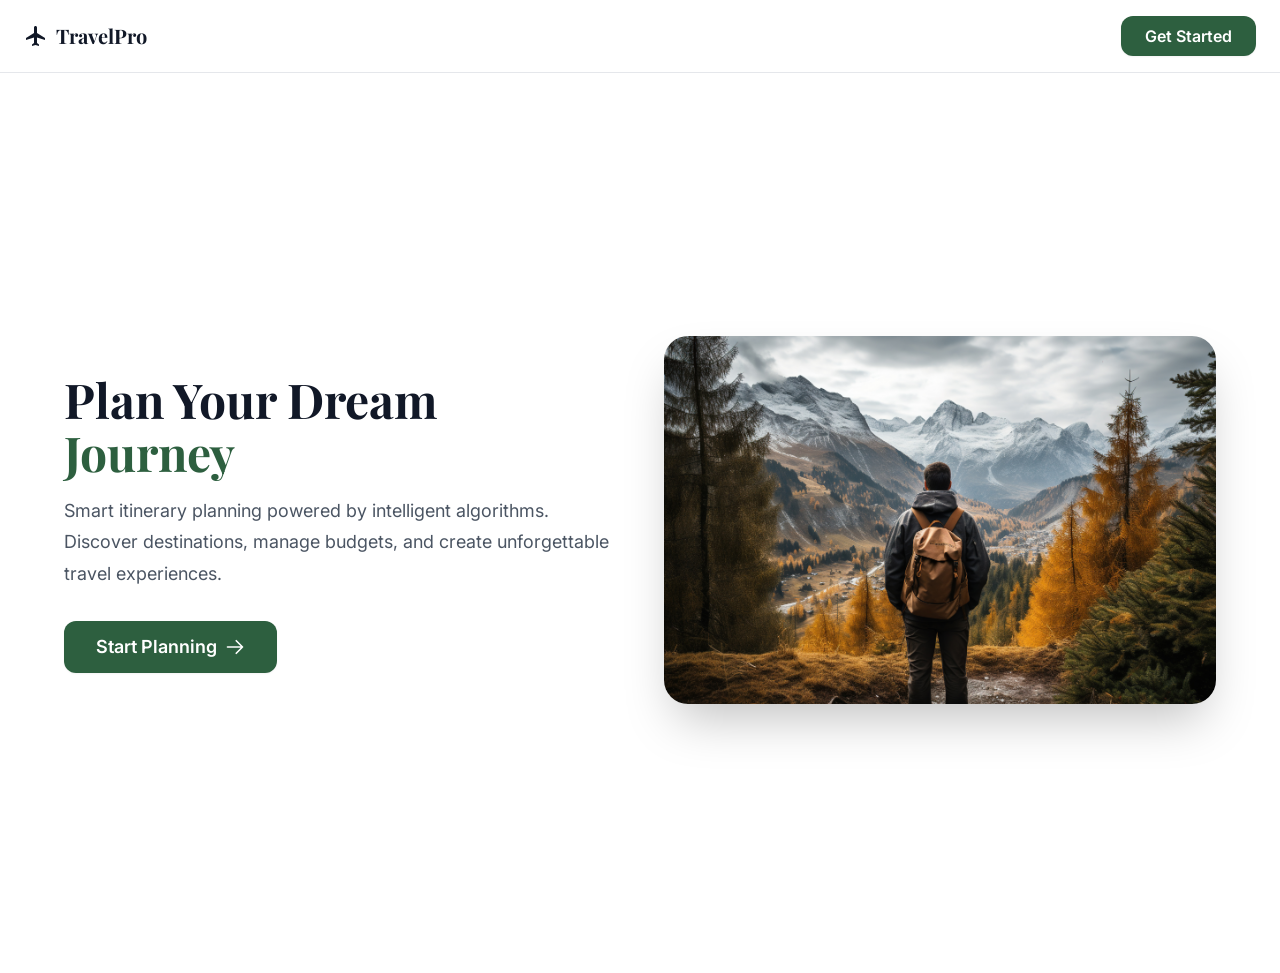
==== frontend/index.html @ 3c3864e8 "first commit" ====
<!DOCTYPE html>
<html lang="en">

<head>
    <meta charset="UTF-8">
    <meta name="viewport" content="width=device-width, initial-scale=1.0">
    <meta name="description"
        content="TravelPro - Smart itinerary planning powered by intelligent algorithms. Discover destinations, manage budgets, and create unforgettable travel experiences.">
    <title>TravelPro - Plan Your Dream Journey</title>

    <!-- Google Fonts -->
    <link rel="preconnect" href="https://fonts.googleapis.com">
    <link rel="preconnect" href="https://fonts.gstatic.com" crossorigin>
    <link
        href="https://fonts.googleapis.com/css2?family=Inter:wght@400;500;600;700&family=Playfair+Display:wght@700&display=swap"
        rel="stylesheet">

    <!-- Stylesheets -->
    <link rel="stylesheet" href="css/styles.css">
    <link rel="stylesheet" href="css/components.css">
</head>

<body>
    <!-- ========== Navigation Bar ========== -->
    <nav class="navbar">
        <div class="navbar-brand">
            <!-- Plane icon SVG -->
            <svg width="24" height="24" viewBox="0 0 24 24" fill="none" xmlns="http://www.w3.org/2000/svg">
                <path
                    d="M21 16V14L13 9V3.5C13 2.67 12.33 2 11.5 2C10.67 2 10 2.67 10 3.5V9L2 14V16L10 13.5V19L8 20.5V22L11.5 21L15 22V20.5L13 19V13.5L21 16Z"
                    fill="currentColor" />
            </svg>
            TravelPro
        </div>
        <button class="btn btn-primary" id="getStartedBtn">Get Started</button>
    </nav>

    <!-- ========== Hero Section ========== -->
    <section class="hero">
        <div class="hero-content">
            <!-- Left: Text Content -->
            <div class="hero-text animate-slideInUp">
                <h1 class="hero-title">
                    Plan Your Dream
                    <span class="hero-title-accent">Journey</span>
                </h1>
                <p class="hero-description">
                    Smart itinerary planning powered by intelligent algorithms. Discover destinations, manage budgets,
                    and create unforgettable travel experiences.
                </p>
                <button class="btn btn-primary btn-lg" id="startPlanningBtn">
                    Start Planning
                    <svg width="20" height="20" viewBox="0 0 24 24" fill="none" xmlns="http://www.w3.org/2000/svg">
                        <path d="M13.5 4.5L21 12M21 12L13.5 19.5M21 12H3" stroke="currentColor" stroke-width="2"
                            stroke-linecap="round" stroke-linejoin="round" />
                    </svg>
                </button>
            </div>

            <!-- Right: Hero Image -->
            <div class="hero-image animate-slideInDown">
                <img src="assets/images/img.jpg" alt="Mountain landscape with traveler" id="heroImage">
            </div>
        </div>
    </section>

    <!-- ========== Authentication Modal ========== -->
    <div class="modal-overlay" id="authModal">
        <div class="modal">
            <button class="modal-close" id="closeAuthModal">&times;</button>

            <h2 class="text-center mb-6">Welcome to TravelPro</h2>

            <!-- Auth Tabs -->
            <div class="auth-tabs">
                <button class="auth-tab active" data-tab="login">Login</button>
                <button class="auth-tab" data-tab="register">Register</button>
            </div>

            <!-- Login Tab Content -->
            <div class="auth-tab-content active" id="loginTab">
                <form id="loginForm">
                    <div class="form-group">
                        <label for="loginEmail">Email</label>
                        <input type="email" id="loginEmail" name="email" placeholder="your.email@example.com"
                            required />
                    </div>

                    <div class="form-group">
                        <label for="loginPassword">Password</label>
                        <input type="password" id="loginPassword" name="password" placeholder="Enter your password"
                            required />
                    </div>

                    <button type="submit" class="btn btn-primary" style="width: 100%;">
                        Login
                    </button>
                </form>
            </div>

            <!-- Register Tab Content -->
            <div class="auth-tab-content" id="registerTab">
                <form id="registerForm">
                    <div class="form-group">
                        <label for="registerName">Full Name</label>
                        <input type="text" id="registerName" name="name" placeholder="John Doe" required />
                    </div>

                    <div class="form-group">
                        <label for="registerEmail">Email</label>
                        <input type="email" id="registerEmail" name="email" placeholder="your.email@example.com"
                            required />
                    </div>

                    <div class="form-group">
                        <label for="registerPassword">Password</label>
                        <input type="password" id="registerPassword" name="password"
                            placeholder="Create a strong password" required />
                    </div>

                    <div class="form-group">
                        <label for="registerConfirmPassword">Confirm Password</label>
                        <input type="password" id="registerConfirmPassword" name="confirmPassword"
                            placeholder="Re-enter your password" required />
                    </div>

                    <button type="submit" class="btn btn-primary" style="width: 100%;">
                        Register
                    </button>
                </form>
            </div>
        </div>
    </div>

    <!-- JavaScript -->
    <script src="js/config.js"></script>
    <script src="js/auth.js"></script>
    <script src="js/app.js"></script>
</body>

</html>
---- frontend/css/styles.css ----
/* ============================================
   TravelPro - Main Stylesheet
   Design System & Core Styles
   ============================================ */

/* ========== CSS Custom Properties (Design Tokens) ========== */
:root {
  /* Color Palette - Forest Green Theme */
  --color-primary: #2d5f3f;
  --color-primary-light: #3a7850;
  --color-primary-dark: #1f4129;
  --color-primary-hover: #25502f;
  
  --color-secondary: #5a8c6f;
  --color-accent: #f59e0b;
  
  /* Neutral Colors */
  --color-white: #ffffff;
  --color-gray-50: #f9fafb;
  --color-gray-100: #f3f4f6;
  --color-gray-200: #e5e7eb;
  --color-gray-300: #d1d5db;
  --color-gray-400: #9ca3af;
  --color-gray-500: #6b7280;
  --color-gray-600: #4b5563;
  --color-gray-700: #374151;
  --color-gray-800: #1f2937;
  --color-gray-900: #111827;
  
  /* Status Colors */
  --color-success: #10b981;
  --color-warning: #f59e0b;
  --color-error: #ef4444;
  --color-info: #3b82f6;
  
  /* Typography */
  --font-family-primary: 'Inter', -apple-system, BlinkMacSystemFont, 'Segoe UI', sans-serif;
  --font-family-heading: 'Playfair Display', Georgia, serif;
  
  --font-size-xs: 0.75rem;      /* 12px */
  --font-size-sm: 0.875rem;     /* 14px */
  --font-size-base: 1rem;       /* 16px */
  --font-size-lg: 1.125rem;     /* 18px */
  --font-size-xl: 1.25rem;      /* 20px */
  --font-size-2xl: 1.5rem;      /* 24px */
  --font-size-3xl: 1.875rem;    /* 30px */
  --font-size-4xl: 2.25rem;     /* 36px */
  --font-size-5xl: 3rem;        /* 48px */
  
  --font-weight-normal: 400;
  --font-weight-medium: 500;
  --font-weight-semibold: 600;
  --font-weight-bold: 700;
  
  --line-height-tight: 1.25;
  --line-height-normal: 1.5;
  --line-height-relaxed: 1.75;
  
  /* Spacing Scale */
  --space-1: 0.25rem;   /* 4px */
  --space-2: 0.5rem;    /* 8px */
  --space-3: 0.75rem;   /* 12px */
  --space-4: 1rem;      /* 16px */
  --space-5: 1.25rem;   /* 20px */
  --space-6: 1.5rem;    /* 24px */
  --space-8: 2rem;      /* 32px */
  --space-10: 2.5rem;   /* 40px */
  --space-12: 3rem;     /* 48px */
  --space-16: 4rem;     /* 64px */
  --space-20: 5rem;     /* 80px */
  
  /* Border Radius */
  --radius-sm: 0.25rem;   /* 4px */
  --radius-md: 0.5rem;    /* 8px */
  --radius-lg: 0.75rem;   /* 12px */
  --radius-xl: 1rem;      /* 16px */
  --radius-2xl: 1.5rem;   /* 24px */
  --radius-full: 9999px;
  
  /* Shadows */
  --shadow-sm: 0 1px 2px 0 rgba(0, 0, 0, 0.05);
  --shadow-md: 0 4px 6px -1px rgba(0, 0, 0, 0.1), 0 2px 4px -1px rgba(0, 0, 0, 0.06);
  --shadow-lg: 0 10px 15px -3px rgba(0, 0, 0, 0.1), 0 4px 6px -2px rgba(0, 0, 0, 0.05);
  --shadow-xl: 0 20px 25px -5px rgba(0, 0, 0, 0.1), 0 10px 10px -5px rgba(0, 0, 0, 0.04);
  --shadow-2xl: 0 25px 50px -12px rgba(0, 0, 0, 0.25);
  
  /* Transitions */
  --transition-fast: 150ms ease-in-out;
  --transition-base: 250ms ease-in-out;
  --transition-slow: 350ms ease-in-out;
  
  /* Z-index Scale */
  --z-base: 1;
  --z-dropdown: 100;
  --z-sticky: 200;
  --z-fixed: 300;
  --z-modal-backdrop: 400;
  --z-modal: 500;
  --z-tooltip: 600;
}

/* ========== CSS Reset & Base Styles ========== */
*, *::before, *::after {
  box-sizing: border-box;
  margin: 0;
  padding: 0;
}

html {
  font-size: 16px;
  -webkit-font-smoothing: antialiased;
  -moz-osx-font-smoothing: grayscale;
  scroll-behavior: smooth;
}

body {
  font-family: var(--font-family-primary);
  font-size: var(--font-size-base);
  font-weight: var(--font-weight-normal);
  line-height: var(--line-height-normal);
  color: var(--color-gray-800);
  background-color: var(--color-white);
  min-height: 100vh;
}

/* ========== Typography ========== */
h1, h2, h3, h4, h5, h6 {
  font-family: var(--font-family-heading);
  font-weight: var(--font-weight-bold);
  line-height: var(--line-height-tight);
  color: var(--color-gray-900);
  margin-bottom: var(--space-4);
}

h1 {
  font-size: var(--font-size-5xl);
}

h2 {
  font-size: var(--font-size-4xl);
}

h3 {
  font-size: var(--font-size-3xl);
}

h4 {
  font-size: var(--font-size-2xl);
}

h5 {
  font-size: var(--font-size-xl);
}

h6 {
  font-size: var(--font-size-lg);
}

p {
  margin-bottom: var(--space-4);
  color: var(--color-gray-600);
  line-height: var(--line-height-relaxed);
}

a {
  color: var(--color-primary);
  text-decoration: none;
  transition: color var(--transition-fast);
}

a:hover {
  color: var(--color-primary-dark);
}

/* ========== Button Styles ========== */
.btn {
  /* Base button styling */
  display: inline-flex;
  align-items: center;
  justify-content: center;
  gap: var(--space-2);
  padding: var(--space-3) var(--space-6);
  font-family: var(--font-family-primary);
  font-size: var(--font-size-base);
  font-weight: var(--font-weight-semibold);
  line-height: 1;
  border: none;
  border-radius: var(--radius-lg);
  cursor: pointer;
  transition: all var(--transition-base);
  white-space: nowrap;
  user-select: none;
}

.btn:disabled {
  opacity: 0.5;
  cursor: not-allowed;
}

/* Primary Button - Green */
.btn-primary {
  background-color: var(--color-primary);
  color: var(--color-white);
  box-shadow: var(--shadow-sm);
}

.btn-primary:hover:not(:disabled) {
  background-color: var(--color-primary-hover);
  box-shadow: var(--shadow-md);
  transform: translateY(-1px);
}

.btn-primary:active:not(:disabled) {
  transform: translateY(0);
  box-shadow: var(--shadow-sm);
}

/* Secondary Button - Outline */
.btn-secondary {
  background-color: transparent;
  color: var(--color-primary);
  border: 2px solid var(--color-primary);
}

.btn-secondary:hover:not(:disabled) {
  background-color: var(--color-primary);
  color: var(--color-white);
}

/* Button Sizes */
.btn-sm {
  padding: var(--space-2) var(--space-4);
  font-size: var(--font-size-sm);
}

.btn-lg {
  padding: var(--space-4) var(--space-8);
  font-size: var(--font-size-lg);
}

/* ========== Form Styles ========== */
.form-group {
  margin-bottom: var(--space-6);
}

label {
  display: block;
  font-size: var(--font-size-sm);
  font-weight: var(--font-weight-medium);
  color: var(--color-gray-700);
  margin-bottom: var(--space-2);
}

label.required::after {
  content: ' *';
  color: var(--color-error);
}

input[type="text"],
input[type="email"],
input[type="password"],
input[type="number"],
input[type="date"],
select,
textarea {
  width: 100%;
  padding: var(--space-3) var(--space-4);
  font-family: var(--font-family-primary);
  font-size: var(--font-size-base);
  color: var(--color-gray-800);
  background-color: var(--color-white);
  border: 1px solid var(--color-gray-300);
  border-radius: var(--radius-md);
  transition: all var(--transition-fast);
}

input:focus,
select:focus,
textarea:focus {
  outline: none;
  border-color: var(--color-primary);
  box-shadow: 0 0 0 3px rgba(45, 95, 63, 0.1);
}

input::placeholder {
  color: var(--color-gray-400);
}

/* Input validation states */
input.error,
select.error,
textarea.error {
  border-color: var(--color-error);
}

input.error:focus,
select.error:focus,
textarea.error:focus {
  box-shadow: 0 0 0 3px rgba(239, 68, 68, 0.1);
}

.error-message {
  display: block;
  margin-top: var(--space-2);
  font-size: var(--font-size-sm);
  color: var(--color-error);
}

/* ========== Card Styles ========== */
.card {
  background-color: var(--color-white);
  border-radius: var(--radius-xl);
  box-shadow: var(--shadow-md);
  padding: var(--space-6);
  transition: all var(--transition-base);
}

.card:hover {
  box-shadow: var(--shadow-lg);
  transform: translateY(-2px);
}

/* ========== Modal Styles ========== */
.modal-overlay {
  position: fixed;
  top: 0;
  left: 0;
  right: 0;
  bottom: 0;
  background-color: rgba(0, 0, 0, 0.5);
  backdrop-filter: blur(4px);
  display: flex;
  align-items: center;
  justify-content: center;
  z-index: var(--z-modal-backdrop);
  opacity: 0;
  visibility: hidden;
  transition: all var(--transition-base);
}

.modal-overlay.active {
  opacity: 1;
  visibility: visible;
}

.modal {
  background-color: var(--color-white);
  border-radius: var(--radius-2xl);
  box-shadow: var(--shadow-2xl);
  max-width: 450px;
  width: 90%;
  max-height: 90vh;
  overflow-y: auto;
  padding: var(--space-8);
  position: relative;
  z-index: var(--z-modal);
  transform: scale(0.9);
  transition: transform var(--transition-base);
}

.modal-overlay.active .modal {
  transform: scale(1);
}

.modal-close {
  position: absolute;
  top: var(--space-4);
  right: var(--space-4);
  background: none;
  border: none;
  font-size: var(--font-size-2xl);
  color: var(--color-gray-400);
  cursor: pointer;
  line-height: 1;
  padding: var(--space-2);
  transition: color var(--transition-fast);
}

.modal-close:hover {
  color: var(--color-gray-700);
}

/* ========== Utility Classes ========== */
.container {
  width: 100%;
  max-width: 1200px;
  margin: 0 auto;
  padding: 0 var(--space-6);
}

.flex {
  display: flex;
}

.flex-col {
  flex-direction: column;
}

.items-center {
  align-items: center;
}

.justify-between {
  justify-content: space-between;
}

.justify-center {
  justify-content: center;
}

.gap-2 { gap: var(--space-2); }
.gap-4 { gap: var(--space-4); }
.gap-6 { gap: var(--space-6); }

.text-center {
  text-align: center;
}

.text-sm {
  font-size: var(--font-size-sm);
}

.text-lg {
  font-size: var(--font-size-lg);
}

.font-medium {
  font-weight: var(--font-weight-medium);
}

.font-semibold {
  font-weight: var(--font-weight-semibold);
}

.font-bold {
  font-weight: var(--font-weight-bold);
}

.mb-4 { margin-bottom: var(--space-4); }
.mb-6 { margin-bottom: var(--space-6); }
.mb-8 { margin-bottom: var(--space-8); }

.mt-4 { margin-top: var(--space-4); }
.mt-6 { margin-top: var(--space-6); }
.mt-8 { margin-top: var(--space-8); }

.hidden {
  display: none !important;
}

/* ========== Animations ========== */
@keyframes fadeIn {
  from {
    opacity: 0;
  }
  to {
    opacity: 1;
  }
}

@keyframes slideInUp {
  from {
    opacity: 0;
    transform: translateY(20px);
  }
  to {
    opacity: 1;
    transform: translateY(0);
  }
}

@keyframes slideInDown {
  from {
    opacity: 0;
    transform: translateY(-20px);
  }
  to {
    opacity: 1;
    transform: translateY(0);
  }
}

.animate-fadeIn {
  animation: fadeIn var(--transition-base) ease-in-out;
}

.animate-slideInUp {
  animation: slideInUp var(--transition-slow) ease-out;
}

.animate-slideInDown {
  animation: slideInDown var(--transition-slow) ease-out;
}

/* ========== Responsive Design ========== */
@media (max-width: 768px) {
  :root {
    --font-size-5xl: 2.25rem;  /* Reduce heading sizes on mobile */
    --font-size-4xl: 1.875rem;
  }
  
  .container {
    padding: 0 var(--space-4);
  }
  
  h1 {
    font-size: var(--font-size-4xl);
  }
  
  h2 {
    font-size: var(--font-size-3xl);
  }
}
---- frontend/css/components.css ----
/* ============================================
   TravelPro - Component Styles
   Reusable UI Components
   ============================================ */

/* ========== Navigation Header ========== */
.navbar {
    /* Top navigation bar styling */
    display: flex;
    align-items: center;
    justify-content: space-between;
    padding: var(--space-4) var(--space-6);
    background-color: var(--color-white);
    border-bottom: 1px solid var(--color-gray-200);
    position: sticky;
    top: 0;
    z-index: var(--z-sticky);
    backdrop-filter: blur(10px);
    background-color: rgba(255, 255, 255, 0.95);
}

.navbar-brand {
    /* Logo/brand section */
    display: flex;
    align-items: center;
    gap: var(--space-2);
    font-family: var(--font-family-heading);
    font-size: var(--font-size-xl);
    font-weight: var(--font-weight-bold);
    color: var(--color-gray-900);
}

.navbar-brand svg,
.navbar-brand img {
    width: 24px;
    height: 24px;
}

/* ========== Sidebar Navigation ========== */
.sidebar {
    /* Left sidebar for dashboard pages */
    width: 250px;
    height: 100vh;
    background-color: var(--color-white);
    border-right: 1px solid var(--color-gray-200);
    padding: var(--space-6);
    display: flex;
    flex-direction: column;
    position: fixed;
    left: 0;
    top: 0;
    overflow-y: auto;
}

.sidebar-header {
    /* Sidebar logo/brand */
    display: flex;
    align-items: center;
    gap: var(--space-2);
    padding-bottom: var(--space-6);
    border-bottom: 1px solid var(--color-gray-200);
    margin-bottom: var(--space-6);
}

.sidebar-nav {
    /* Navigation menu */
    flex: 1;
    display: flex;
    flex-direction: column;
    gap: var(--space-2);
}

.sidebar-nav-item {
    /* Individual nav item */
    display: flex;
    align-items: center;
    gap: var(--space-3);
    padding: var(--space-3) var(--space-4);
    color: var(--color-gray-600);
    border-radius: var(--radius-lg);
    cursor: pointer;
    transition: all var(--transition-fast);
    font-weight: var(--font-weight-medium);
}

.sidebar-nav-item:hover {
    background-color: var(--color-gray-100);
    color: var(--color-gray-900);
}

.sidebar-nav-item.active {
    background-color: var(--color-primary);
    color: var(--color-white);
}

.sidebar-nav-item svg {
    width: 20px;
    height: 20px;
}

/* User profile section in sidebar */
.sidebar-user {
    margin-top: auto;
    padding-top: var(--space-6);
    border-top: 1px solid var(--color-gray-200);
}

.sidebar-user-info {
    display: flex;
    align-items: center;
    gap: var(--space-3);
    padding: var(--space-3);
    border-radius: var(--radius-lg);
    margin-bottom: var(--space-2);
}

.sidebar-user-avatar {
    width: 40px;
    height: 40px;
    border-radius: var(--radius-full);
    background-color: var(--color-primary);
    color: var(--color-white);
    display: flex;
    align-items: center;
    justify-content: center;
    font-weight: var(--font-weight-semibold);
}

.sidebar-user-details {
    flex: 1;
}

.sidebar-user-name {
    font-weight: var(--font-weight-semibold);
    color: var(--color-gray-900);
    font-size: var(--font-size-sm);
}

.sidebar-user-email {
    font-size: var(--font-size-xs);
    color: var(--color-gray-500);
}

.sidebar-logout {
    display: flex;
    align-items: center;
    gap: var(--space-2);
    width: 100%;
    padding: var(--space-2) var(--space-4);
    background: none;
    border: none;
    color: var(--color-error);
    font-size: var(--font-size-sm);
    font-weight: var(--font-weight-medium);
    cursor: pointer;
    border-radius: var(--radius-md);
    transition: background-color var(--transition-fast);
}

.sidebar-logout:hover {
    background-color: rgba(239, 68, 68, 0.1);
}

/* ========== Auth Modal Components ========== */
.auth-tabs {
    /* Tab navigation for Login/Register */
    display: flex;
    gap: var(--space-2);
    margin-bottom: var(--space-6);
    border-bottom: 2px solid var(--color-gray-200);
}

.auth-tab {
    flex: 1;
    padding: var(--space-3) var(--space-4);
    background: none;
    border: none;
    font-size: var(--font-size-base);
    font-weight: var(--font-weight-medium);
    color: var(--color-gray-500);
    cursor: pointer;
    position: relative;
    transition: color var(--transition-fast);
}

.auth-tab.active {
    color: var(--color-primary);
}

.auth-tab.active::after {
    content: '';
    position: absolute;
    bottom: -2px;
    left: 0;
    right: 0;
    height: 2px;
    background-color: var(--color-primary);
}

.auth-tab-content {
    display: none;
}

.auth-tab-content.active {
    display: block;
}

/* ========== Progress Indicator (Multi-step form) ========== */
.progress-indicator {
    /* Step progress bar for trip creation */
    display: flex;
    align-items: center;
    justify-content: space-between;
    margin-bottom: var(--space-8);
    padding: 0 var(--space-4);
}

.progress-step {
    display: flex;
    flex-direction: column;
    align-items: center;
    gap: var(--space-2);
    flex: 1;
    position: relative;
}

.progress-step:not(:last-child)::after {
    /* Connection line between steps */
    content: '';
    position: absolute;
    top: 20px;
    left: 50%;
    right: -50%;
    height: 2px;
    background-color: var(--color-gray-300);
    z-index: -1;
}

.progress-step.completed:not(:last-child)::after {
    background-color: var(--color-primary);
}

.progress-step-circle {
    width: 40px;
    height: 40px;
    border-radius: var(--radius-full);
    background-color: var(--color-gray-300);
    color: var(--color-white);
    display: flex;
    align-items: center;
    justify-content: center;
    font-weight: var(--font-weight-semibold);
    transition: all var(--transition-base);
}

.progress-step.active .progress-step-circle {
    background-color: var(--color-primary);
    transform: scale(1.1);
}

.progress-step.completed .progress-step-circle {
    background-color: var(--color-primary);
}

.progress-step-label {
    font-size: var(--font-size-sm);
    color: var(--color-gray-600);
    text-align: center;
}

.progress-step.active .progress-step-label {
    color: var(--color-primary);
    font-weight: var(--font-weight-semibold);
}

/* ========== Trip Cards ========== */
.trip-card {
    background-color: var(--color-white);
    border-radius: var(--radius-xl);
    box-shadow: var(--shadow-md);
    overflow: hidden;
    transition: all var(--transition-base);
    cursor: pointer;
}

.trip-card:hover {
    box-shadow: var(--shadow-lg);
    transform: translateY(-4px);
}

.trip-card-image {
    width: 100%;
    height: 200px;
    object-fit: cover;
    background-color: var(--color-gray-200);
}

.trip-card-body {
    padding: var(--space-5);
}

.trip-card-title {
    font-size: var(--font-size-lg);
    font-weight: var(--font-weight-semibold);
    color: var(--color-gray-900);
    margin-bottom: var(--space-2);
}

.trip-card-meta {
    display: flex;
    gap: var(--space-4);
    margin-top: var(--space-3);
    font-size: var(--font-size-sm);
    color: var(--color-gray-600);
}

.trip-card-meta-item {
    display: flex;
    align-items: center;
    gap: var(--space-1);
}

/* ========== Empty State ========== */
.empty-state {
    text-align: center;
    padding: var(--space-16) var(--space-8);
}

.empty-state-icon {
    width: 64px;
    height: 64px;
    margin: 0 auto var(--space-4);
    color: var(--color-gray-400);
}

.empty-state-title {
    font-size: var(--font-size-2xl);
    font-weight: var(--font-weight-semibold);
    color: var(--color-gray-900);
    margin-bottom: var(--space-2);
}

.empty-state-description {
    font-size: var(--font-size-base);
    color: var(--color-gray-600);
    margin-bottom: var(--space-6);
}

/* ========== Hero Section (Landing Page) ========== */
.hero {
    min-height: 100vh;
    display: flex;
    align-items: center;
    padding: var(--space-16) 0;
    position: relative;
    overflow: hidden;
}

.hero-content {
    display: grid;
    grid-template-columns: 1fr 1fr;
    gap: var(--space-12);
    align-items: center;
    max-width: 1200px;
    margin: 0 auto;
    padding: 0 var(--space-6);
}

.hero-text {
    z-index: 2;
}

.hero-title {
    font-size: var(--font-size-5xl);
    margin-bottom: var(--space-4);
    line-height: 1.1;
}

.hero-title-accent {
    color: var(--color-primary);
    display: block;
}

.hero-description {
    font-size: var(--font-size-lg);
    color: var(--color-gray-600);
    margin-bottom: var(--space-8);
    line-height: var(--line-height-relaxed);
}

.hero-image {
    position: relative;
    z-index: 1;
}

.hero-image img {
    width: 100%;
    height: auto;
    border-radius: var(--radius-2xl);
    box-shadow: var(--shadow-2xl);
    object-fit: cover;
    max-height: 500px;
}

/* ========== Itinerary Display ========== */
.itinerary-container {
    max-width: 900px;
    margin: 0 auto;
    padding: var(--space-8);
}

.itinerary-header {
    text-align: center;
    margin-bottom: var(--space-10);
}

.budget-status {
    display: inline-flex;
    align-items: center;
    gap: var(--space-2);
    padding: var(--space-2) var(--space-4);
    border-radius: var(--radius-full);
    font-size: var(--font-size-sm);
    font-weight: var(--font-weight-semibold);
    margin-top: var(--space-4);
}

.budget-status.success {
    background-color: rgba(16, 185, 129, 0.1);
    color: var(--color-success);
}

.budget-status.warning {
    background-color: rgba(245, 158, 11, 0.1);
    color: var(--color-warning);
}

.day-section {
    margin-bottom: var(--space-10);
}

.day-header {
    display: flex;
    align-items: center;
    gap: var(--space-3);
    margin-bottom: var(--space-6);
    padding-bottom: var(--space-3);
    border-bottom: 2px solid var(--color-gray-200);
}

.day-number {
    width: 48px;
    height: 48px;
    border-radius: var(--radius-full);
    background-color: var(--color-primary);
    color: var(--color-white);
    display: flex;
    align-items: center;
    justify-content: center;
    font-weight: var(--font-weight-bold);
    font-size: var(--font-size-lg);
}

.poi-card {
    background-color: var(--color-white);
    border: 1px solid var(--color-gray-200);
    border-radius: var(--radius-lg);
    padding: var(--space-5);
    margin-bottom: var(--space-4);
    display: flex;
    gap: var(--space-4);
    transition: all var(--transition-fast);
}

.poi-card:hover {
    box-shadow: var(--shadow-md);
    border-color: var(--color-primary);
}

.poi-order {
    width: 32px;
    height: 32px;
    border-radius: var(--radius-full);
    background-color: var(--color-gray-100);
    color: var(--color-gray-700);
    display: flex;
    align-items: center;
    justify-content: center;
    font-weight: var(--font-weight-semibold);
    flex-shrink: 0;
}

.poi-details {
    flex: 1;
}

.poi-name {
    font-weight: var(--font-weight-semibold);
    color: var(--color-gray-900);
    margin-bottom: var(--space-1);
}

.poi-meta {
    display: flex;
    gap: var(--space-4);
    font-size: var(--font-size-sm);
    color: var(--color-gray-600);
}

/* ========== Responsive Adjustments ========== */
@media (max-width: 768px) {
    .sidebar {
        width: 100%;
        height: auto;
        position: relative;
        border-right: none;
        border-bottom: 1px solid var(--color-gray-200);
    }

    .hero-content {
        grid-template-columns: 1fr;
        gap: var(--space-8);
    }

    .hero-image {
        order: -1;
    }

    .progress-indicator {
        padding: 0;
    }

    .progress-step-label {
        font-size: var(--font-size-xs);
    }
}
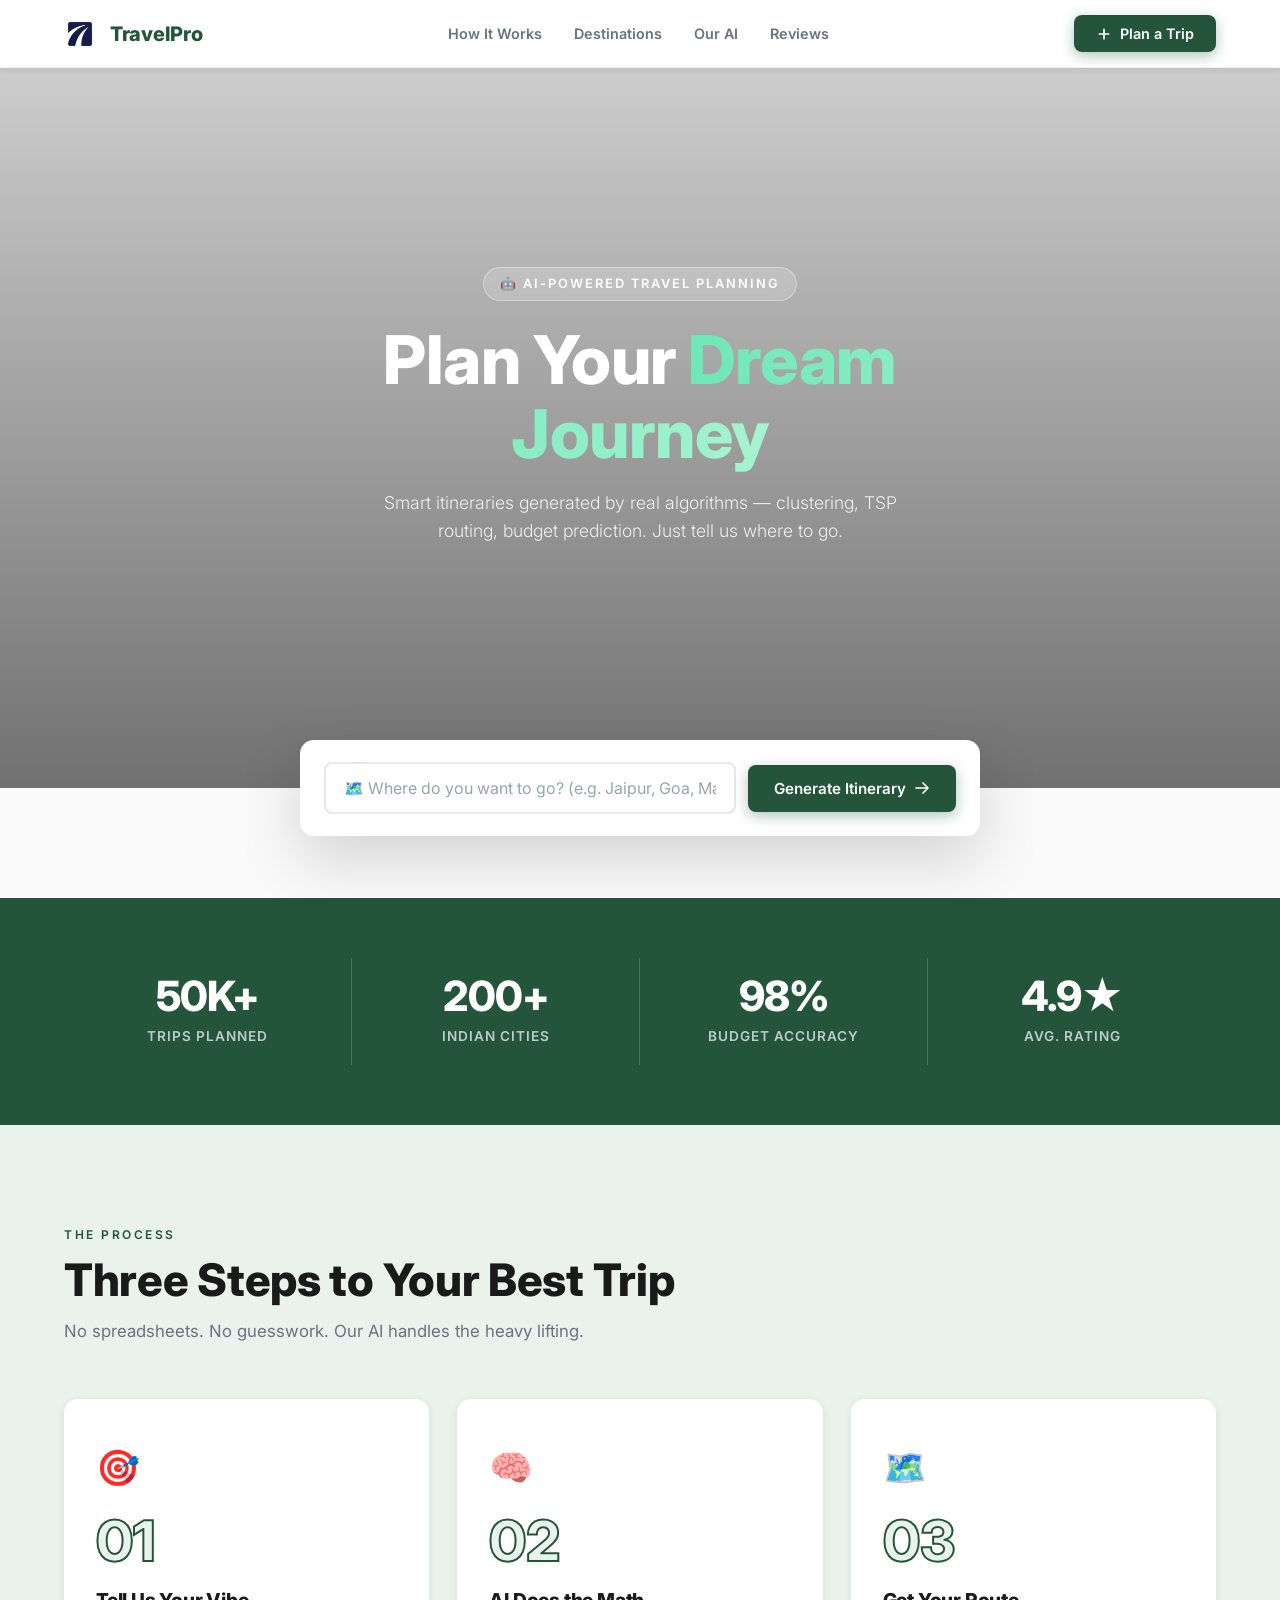
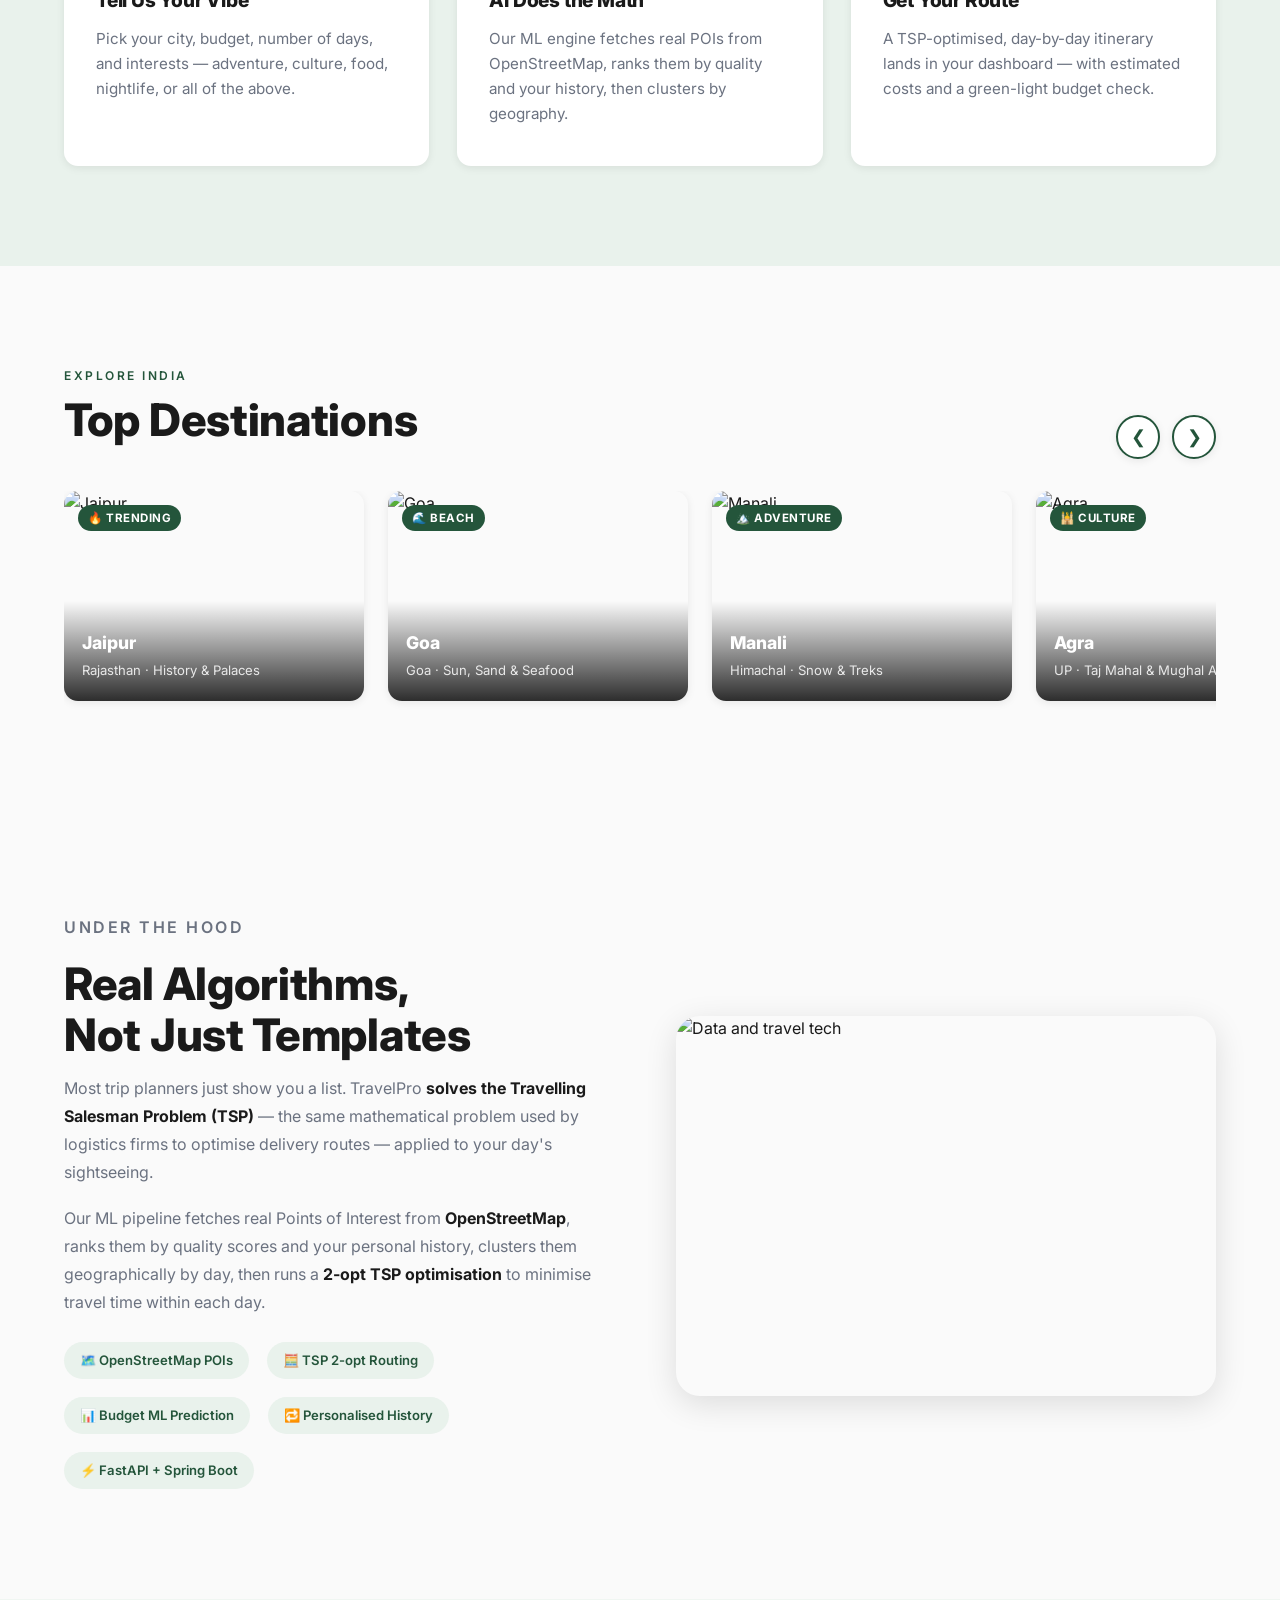
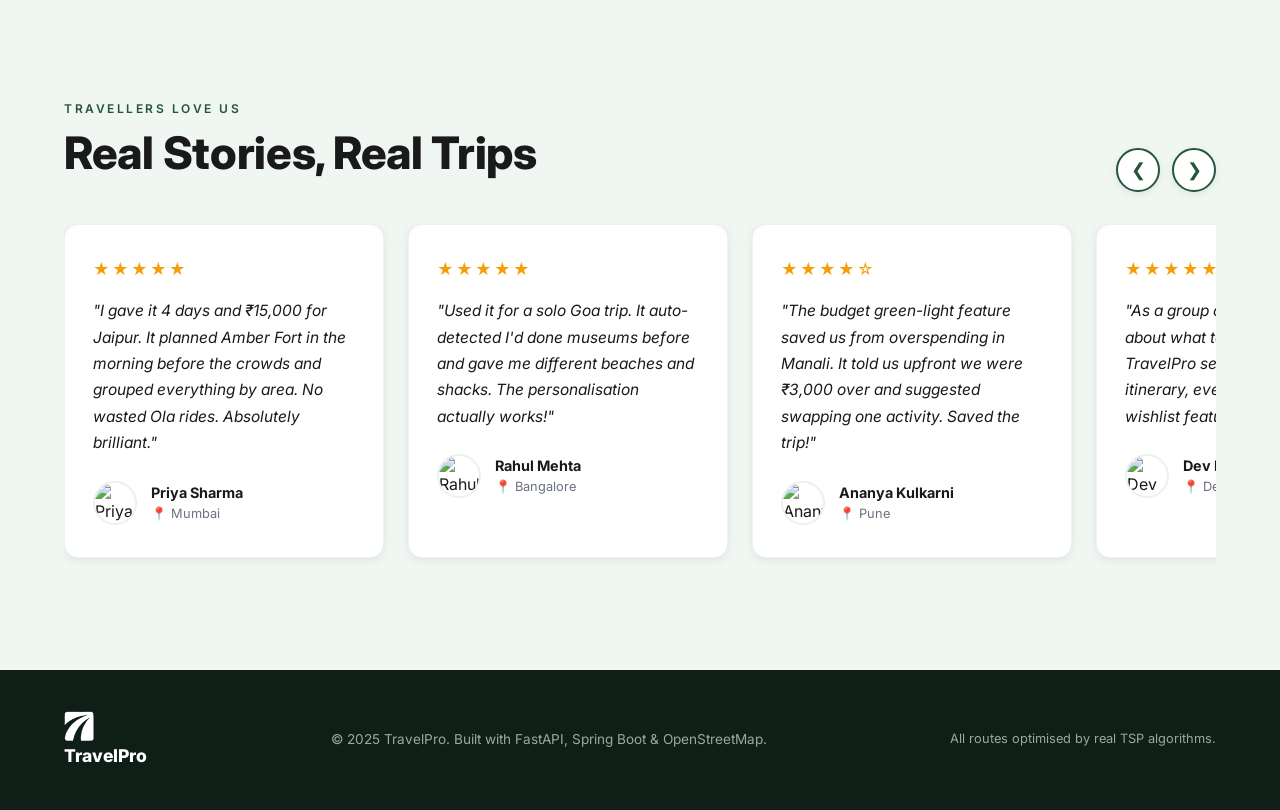
==== commit 9b8a894b: "feat: homepage SaaS rebuild, wishlist module, CORS fix, logo.png across all pages, auto-slide slider" ====
--- a/frontend/index.html
+++ b/frontend/index.html
@@ -5,137 +5,1343 @@
     <meta charset="UTF-8">
     <meta name="viewport" content="width=device-width, initial-scale=1.0">
     <meta name="description"
-        content="TravelPro - Smart itinerary planning powered by intelligent algorithms. Discover destinations, manage budgets, and create unforgettable travel experiences.">
-    <title>TravelPro - Plan Your Dream Journey</title>
-
-    <!-- Google Fonts -->
+        content="TravelPro — AI-powered itinerary planning. Tell us your vibe, we'll build your perfect trip.">
+    <title>TravelPro — Plan Your Dream Journey</title>
+
+    <!-- Favicon -->
+    <link rel="icon" type="image/png" href="assets/images/icon.png">
+
+    <!-- Google Fonts: Inter -->
     <link rel="preconnect" href="https://fonts.googleapis.com">
     <link rel="preconnect" href="https://fonts.gstatic.com" crossorigin>
-    <link
-        href="https://fonts.googleapis.com/css2?family=Inter:wght@400;500;600;700&family=Playfair+Display:wght@700&display=swap"
-        rel="stylesheet">
-
-    <!-- Stylesheets -->
-    <link rel="stylesheet" href="css/styles.css">
-    <link rel="stylesheet" href="css/components.css">
+    <link href="https://fonts.googleapis.com/css2?family=Inter:wght@300;400;600;800&display=swap" rel="stylesheet">
+
+    <style>
+        /* ─────────────────────────────────────────
+       CSS VARIABLES & RESET
+    ───────────────────────────────────────── */
+        *,
+        *::before,
+        *::after {
+            box-sizing: border-box;
+            margin: 0;
+            padding: 0;
+        }
+
+        :root {
+            --green: #24553b;
+            --green-dark: #1a3f2c;
+            --green-light: #e9f2ec;
+            --green-mid: #3a7d54;
+            --bg: #fafafa;
+            --text: #1a1a1a;
+            --text-muted: #6b7280;
+            --white: #ffffff;
+            --radius-sm: 8px;
+            --radius-md: 14px;
+            --radius-lg: 24px;
+            --shadow-sm: 0 2px 8px rgba(0, 0, 0, .08);
+            --shadow-md: 0 8px 32px rgba(0, 0, 0, .12);
+            --shadow-lg: 0 24px 64px rgba(0, 0, 0, .16);
+            --transition: 0.28s cubic-bezier(.4, 0, .2, 1);
+            font-family: 'Inter', sans-serif;
+        }
+
+        html {
+            scroll-behavior: smooth;
+        }
+
+        body {
+            background: var(--bg);
+            color: var(--text);
+            line-height: 1.6;
+            overflow-x: hidden;
+        }
+
+        img {
+            display: block;
+            max-width: 100%;
+        }
+
+        a {
+            text-decoration: none;
+            color: inherit;
+        }
+
+        button {
+            cursor: pointer;
+            font-family: inherit;
+        }
+
+        /* ─────────────────────────────────────────
+       PHASE 1: NAVBAR
+    ───────────────────────────────────────── */
+        .nav {
+            position: sticky;
+            top: 0;
+            z-index: 900;
+            display: flex;
+            align-items: center;
+            justify-content: space-between;
+            padding: 0 5%;
+            height: 68px;
+            background: rgba(255, 255, 255, .85);
+            backdrop-filter: blur(16px);
+            border-bottom: 1px solid rgba(36, 85, 59, .08);
+            box-shadow: var(--shadow-sm);
+        }
+
+        .nav-logo {
+            display: flex;
+            align-items: center;
+            gap: 10px;
+            font-size: 1.25rem;
+            font-weight: 800;
+            color: var(--green);
+            letter-spacing: -.3px;
+        }
+
+        .nav-logo span {
+            font-size: 1.5rem;
+        }
+
+        .nav-links {
+            display: flex;
+            align-items: center;
+            gap: 32px;
+            list-style: none;
+        }
+
+        .nav-links a {
+            font-size: .9rem;
+            font-weight: 600;
+            color: var(--text-muted);
+            transition: color var(--transition);
+        }
+
+        .nav-links a:hover {
+            color: var(--green);
+        }
+
+        .nav-cta {
+            display: inline-flex;
+            align-items: center;
+            gap: 8px;
+            padding: 10px 22px;
+            background: var(--green);
+            color: var(--white);
+            border: none;
+            border-radius: var(--radius-sm);
+            font-size: .9rem;
+            font-weight: 600;
+            box-shadow: 0 4px 14px rgba(36, 85, 59, .35);
+            transition: background var(--transition), transform var(--transition), box-shadow var(--transition);
+        }
+
+        .nav-cta:hover {
+            background: var(--green-dark);
+            transform: translateY(-2px);
+            box-shadow: 0 8px 20px rgba(36, 85, 59, .4);
+        }
+
+        /* ─────────────────────────────────────────
+       PHASE 2: HERO
+    ───────────────────────────────────────── */
+        .hero {
+            position: relative;
+            height: 80vh;
+            min-height: 560px;
+            display: flex;
+            align-items: center;
+            justify-content: center;
+            /* overflow:hidden removed — was clipping the action box */
+        }
+
+        .hero-bg {
+            position: absolute;
+            inset: 0;
+            background:
+                linear-gradient(to bottom, rgba(0, 0, 0, .18) 0%, rgba(0, 0, 0, .55) 100%),
+                url('https://images.unsplash.com/photo-1506905925346-21bda4d32df4?w=1600&auto=format&fit=crop') center/cover no-repeat;
+        }
+
+        .hero-content {
+            position: relative;
+            z-index: 2;
+            text-align: center;
+            padding: 0 5%;
+            max-width: 780px;
+        }
+
+        .hero-eyebrow {
+            display: inline-block;
+            background: rgba(255, 255, 255, .18);
+            border: 1px solid rgba(255, 255, 255, .35);
+            color: #fff;
+            font-size: .8rem;
+            font-weight: 600;
+            letter-spacing: 2px;
+            text-transform: uppercase;
+            padding: 6px 16px;
+            border-radius: 100px;
+            margin-bottom: 22px;
+            backdrop-filter: blur(8px);
+        }
+
+        .hero-title {
+            font-size: clamp(2.4rem, 6vw, 4.2rem);
+            font-weight: 800;
+            color: #fff;
+            line-height: 1.1;
+            letter-spacing: -.5px;
+            margin-bottom: 18px;
+        }
+
+        .hero-title em {
+            font-style: normal;
+            background: linear-gradient(90deg, #6ee7b7, #a7f3d0);
+            -webkit-background-clip: text;
+            background-clip: text;
+            -webkit-text-fill-color: transparent;
+        }
+
+        .hero-sub {
+            font-size: 1.1rem;
+            font-weight: 300;
+            color: rgba(255, 255, 255, .85);
+            max-width: 520px;
+            margin: 0 auto 44px;
+        }
+
+        /* Action Box — overlaps bottom of hero */
+        .action-box-wrap {
+            position: absolute;
+            bottom: -48px;
+            left: 50%;
+            transform: translateX(-50%);
+            width: 92%;
+            max-width: 680px;
+            z-index: 10;
+        }
+
+        .action-box {
+            background: var(--white);
+            border-radius: var(--radius-md);
+            box-shadow: var(--shadow-lg);
+            padding: 22px 24px;
+            display: flex;
+            align-items: center;
+            gap: 12px;
+        }
+
+        .action-box input {
+            flex: 1;
+            border: 2px solid #e5e7eb;
+            border-radius: var(--radius-sm);
+            padding: 14px 18px;
+            font-size: 1rem;
+            font-family: inherit;
+            color: var(--text);
+            outline: none;
+            transition: border-color var(--transition);
+        }
+
+        .action-box input:focus {
+            border-color: var(--green);
+        }
+
+        .action-box input::placeholder {
+            color: #9ca3af;
+        }
+
+        .action-box button {
+            white-space: nowrap;
+            padding: 14px 26px;
+            background: var(--green);
+            color: var(--white);
+            border: none;
+            border-radius: var(--radius-sm);
+            font-size: .95rem;
+            font-weight: 600;
+            box-shadow: 0 4px 14px rgba(36, 85, 59, .35);
+            transition: background var(--transition), transform var(--transition);
+            display: flex;
+            align-items: center;
+            gap: 8px;
+        }
+
+        .action-box button:hover {
+            background: var(--green-dark);
+            transform: translateY(-2px);
+        }
+
+        /* ─────────────────────────────────────────
+       SECTION COMMON
+    ───────────────────────────────────────── */
+        .section {
+            padding: 100px 5%;
+        }
+
+        .section-label {
+            font-size: .75rem;
+            font-weight: 600;
+            letter-spacing: 2.5px;
+            text-transform: uppercase;
+            color: var(--green);
+            margin-bottom: 10px;
+        }
+
+        .section-title {
+            font-size: clamp(1.8rem, 4vw, 2.8rem);
+            font-weight: 800;
+            color: var(--text);
+            letter-spacing: -.3px;
+            line-height: 1.15;
+            margin-bottom: 12px;
+        }
+
+        .section-sub {
+            font-size: 1.05rem;
+            color: var(--text-muted);
+            max-width: 540px;
+        }
+
+        .section-head {
+            margin-bottom: 54px;
+        }
+
+        /* ─────────────────────────────────────────
+       PHASE 3a: HOW IT WORKS — 3-col grid
+    ───────────────────────────────────────── */
+        .hiw {
+            background: var(--green-light);
+        }
+
+        .hiw-grid {
+            display: grid;
+            grid-template-columns: repeat(auto-fit, minmax(240px, 1fr));
+            gap: 28px;
+        }
+
+        .hiw-card {
+            background: var(--white);
+            border-radius: var(--radius-md);
+            padding: 40px 32px;
+            box-shadow: var(--shadow-sm);
+            transition: transform var(--transition), box-shadow var(--transition);
+            position: relative;
+            overflow: hidden;
+        }
+
+        .hiw-card::before {
+            content: '';
+            position: absolute;
+            top: 0;
+            left: 0;
+            width: 4px;
+            height: 100%;
+            background: var(--green);
+            border-radius: 4px 0 0 4px;
+            opacity: 0;
+            transition: opacity var(--transition);
+        }
+
+        .hiw-card:hover {
+            transform: translateY(-8px);
+            box-shadow: var(--shadow-md);
+        }
+
+        .hiw-card:hover::before {
+            opacity: 1;
+        }
+
+        .hiw-num {
+            font-size: 3.5rem;
+            font-weight: 800;
+            color: var(--green-light);
+            line-height: 1;
+            margin-bottom: 16px;
+            -webkit-text-stroke: 2px var(--green);
+        }
+
+        .hiw-icon {
+            font-size: 2.2rem;
+            margin-bottom: 18px;
+            display: block;
+        }
+
+        .hiw-card h3 {
+            font-size: 1.2rem;
+            font-weight: 800;
+            color: var(--text);
+            margin-bottom: 10px;
+            letter-spacing: -.2px;
+        }
+
+        .hiw-card p {
+            font-size: .95rem;
+            color: var(--text-muted);
+            line-height: 1.65;
+        }
+
+        /* ─────────────────────────────────────────
+       PHASE 3b: ABOUT OUR AI — 50/50 split
+    ───────────────────────────────────────── */
+        .about {
+            background: var(--bg);
+        }
+
+        .about-inner {
+            display: flex;
+            align-items: center;
+            gap: 72px;
+            flex-wrap: wrap;
+        }
+
+        .about-text {
+            flex: 1 1 320px;
+        }
+
+        .about-text p {
+            font-size: 1rem;
+            color: var(--text-muted);
+            line-height: 1.75;
+            margin-bottom: 18px;
+        }
+
+        .about-text p strong {
+            color: var(--text);
+        }
+
+        .about-pill {
+            display: inline-flex;
+            align-items: center;
+            gap: 8px;
+            background: var(--green-light);
+            color: var(--green);
+            padding: 8px 16px;
+            border-radius: 100px;
+            font-size: .82rem;
+            font-weight: 600;
+            margin-right: 10px;
+            margin-bottom: 10px;
+        }
+
+        .about-image {
+            flex: 1 1 320px;
+            border-radius: var(--radius-lg);
+            overflow: hidden;
+            box-shadow: var(--shadow-md);
+        }
+
+        .about-image img {
+            width: 100%;
+            height: 380px;
+            object-fit: cover;
+        }
+
+        /* ─────────────────────────────────────────
+       PHASE 4: SCROLL-SNAP SLIDERS
+    ───────────────────────────────────────── */
+        .slider-section {
+            background: var(--bg);
+            overflow: hidden;
+        }
+
+        .slider-section.alt {
+            background: #f0f6f2;
+        }
+
+        /* header row with arrows */
+        .slider-header {
+            display: flex;
+            align-items: flex-end;
+            justify-content: space-between;
+            margin-bottom: 32px;
+            flex-wrap: wrap;
+            gap: 16px;
+        }
+
+        .slider-arrows {
+            display: flex;
+            gap: 12px;
+        }
+
+        .arrow-btn {
+            width: 44px;
+            height: 44px;
+            border-radius: 50%;
+            border: 2px solid var(--green);
+            background: var(--white);
+            color: var(--green);
+            font-size: 1.1rem;
+            display: flex;
+            align-items: center;
+            justify-content: center;
+            box-shadow: var(--shadow-sm);
+            transition: background var(--transition), color var(--transition), transform var(--transition);
+        }
+
+        .arrow-btn:hover {
+            background: var(--green);
+            color: var(--white);
+            transform: scale(1.08);
+        }
+
+        /* scroll-snap track */
+        .slider-track {
+            display: flex;
+            gap: 24px;
+            overflow-x: auto;
+            scroll-snap-type: x mandatory;
+            -webkit-overflow-scrolling: touch;
+            scroll-behavior: smooth;
+            padding-bottom: 12px;
+            /* space for shadow */
+        }
+
+        .slider-track::-webkit-scrollbar {
+            display: none;
+        }
+
+        .slider-track {
+            -ms-overflow-style: none;
+            scrollbar-width: none;
+        }
+
+        /* ── Destination cards ── */
+        .dest-card {
+            flex: 0 0 300px;
+            scroll-snap-align: start;
+            border-radius: var(--radius-md);
+            overflow: hidden;
+            position: relative;
+            box-shadow: var(--shadow-sm);
+            transition: transform var(--transition), box-shadow var(--transition);
+        }
+
+        .dest-card:hover {
+            transform: translateY(-6px);
+            box-shadow: var(--shadow-md);
+        }
+
+        .dest-card img {
+            width: 100%;
+            height: 210px;
+            object-fit: cover;
+            display: block;
+            transition: transform .5s ease;
+        }
+
+        .dest-card:hover img {
+            transform: scale(1.06);
+        }
+
+        .dest-info {
+            position: absolute;
+            bottom: 0;
+            left: 0;
+            right: 0;
+            background: linear-gradient(to top, rgba(0, 0, 0, .82) 0%, transparent 100%);
+            padding: 28px 18px 18px;
+            color: #fff;
+        }
+
+        .dest-info h4 {
+            font-size: 1.1rem;
+            font-weight: 800;
+        }
+
+        .dest-info span {
+            font-size: .82rem;
+            opacity: .85;
+        }
+
+        .dest-tag {
+            position: absolute;
+            top: 14px;
+            left: 14px;
+            background: var(--green);
+            color: #fff;
+            font-size: .72rem;
+            font-weight: 700;
+            letter-spacing: .5px;
+            text-transform: uppercase;
+            padding: 4px 10px;
+            border-radius: 100px;
+        }
+
+        /* ── Testimonial cards ── */
+        .testi-card {
+            flex: 0 0 320px;
+            scroll-snap-align: start;
+            background: var(--white);
+            border-radius: var(--radius-md);
+            padding: 32px 28px;
+            box-shadow: var(--shadow-sm);
+            border: 1px solid rgba(36, 85, 59, .08);
+            transition: transform var(--transition), box-shadow var(--transition);
+        }
+
+        .testi-card:hover {
+            transform: translateY(-4px);
+            box-shadow: var(--shadow-md);
+        }
+
+        .testi-stars {
+            color: #f59e0b;
+            font-size: 1rem;
+            margin-bottom: 16px;
+            letter-spacing: 2px;
+        }
+
+        .testi-text {
+            font-size: .97rem;
+            color: var(--text);
+            line-height: 1.7;
+            font-style: italic;
+            margin-bottom: 24px;
+        }
+
+        .testi-author {
+            display: flex;
+            align-items: center;
+            gap: 14px;
+        }
+
+        .testi-avatar {
+            width: 44px;
+            height: 44px;
+            border-radius: 50%;
+            object-fit: cover;
+            border: 2px solid var(--green-light);
+        }
+
+        .testi-name {
+            font-weight: 700;
+            font-size: .9rem;
+        }
+
+        .testi-loc {
+            font-size: .8rem;
+            color: var(--text-muted);
+        }
+
+        /* ─────────────────────────────────────────
+       STATS STRIP
+    ───────────────────────────────────────── */
+        .stats {
+            background: var(--green);
+            padding: 60px 5%;
+            display: flex;
+            justify-content: center;
+            flex-wrap: wrap;
+            gap: 0;
+        }
+
+        .stat-item {
+            flex: 1 1 160px;
+            text-align: center;
+            padding: 18px 28px;
+            border-right: 1px solid rgba(255, 255, 255, .18);
+        }
+
+        .stat-item:last-child {
+            border-right: none;
+        }
+
+        .stat-num {
+            font-size: 2.6rem;
+            font-weight: 800;
+            color: #fff;
+            line-height: 1;
+            margin-bottom: 8px;
+            letter-spacing: -1px;
+        }
+
+        .stat-label {
+            font-size: .85rem;
+            font-weight: 600;
+            color: rgba(255, 255, 255, .7);
+            text-transform: uppercase;
+            letter-spacing: 1px;
+        }
+
+        /* ─────────────────────────────────────────
+       FOOTER
+    ───────────────────────────────────────── */
+        .footer {
+            background: #0f1f17;
+            color: rgba(255, 255, 255, .6);
+            padding: 40px 5%;
+            display: flex;
+            align-items: center;
+            justify-content: space-between;
+            flex-wrap: wrap;
+            gap: 16px;
+        }
+
+        .footer-logo {
+            font-size: 1.1rem;
+            font-weight: 800;
+            color: #fff;
+        }
+
+        .footer p {
+            font-size: .85rem;
+        }
+    
+        /* ───────────────────────────────────────-─
+       AUTH MODAL (preserved)
+    ───────────────────────────────────────── */
+        .modal-overlay {
+            display: none;
+            position: fixed;
+            inset: 0;
+            z-index: 9999;
+            background: rgba(0, 0, 0, .55);
+            backdrop-filter: blur(6px);
+            align-items: center;
+            justify-content: center;
+        }
+
+        .modal-overlay.active {
+            display: flex;
+        }
+
+        .modal {
+            background: var(--white);
+            border-radius: var(--radius-md);
+            padding: 40px 36px;
+            width: 92%;
+            max-width: 420px;
+            box-shadow: var(--shadow-lg);
+            position: relative;
+        }
+
+        .modal-close {
+            position: absolute;
+            top: 16px;
+            right: 18px;
+            border: none;
+            background: none;
+            font-size: 1.5rem;
+            color: #9ca3af;
+            line-height: 1;
+        }
+
+        .modal-close:hover {
+            color: var(--text);
+        }
+
+        .modal h2 {
+            font-size: 1.4rem;
+            font-weight: 800;
+            text-align: center;
+            margin-bottom: 24px;
+        }
+
+        .auth-tabs {
+            display: flex;
+            border-bottom: 2px solid #e5e7eb;
+            margin-bottom: 24px;
+        }
+
+        .auth-tab {
+            flex: 1;
+            padding: 10px;
+            font-weight: 600;
+            font-size: .9rem;
+            background: none;
+            border: none;
+            color: var(--text-muted);
+            border-bottom: 3px solid transparent;
+            margin-bottom: -2px;
+            transition: all var(--transition);
+        }
+
+        .auth-tab.active {
+            color: var(--green);
+            border-bottom-color: var(--green);
+        }
+
+        .auth-tab-content {
+            display: none;
+        }
+
+        .auth-tab-content.active {
+            display: block;
+        }
+
+        .form-group {
+            margin-bottom: 18px;
+        }
+
+        .form-group label {
+            display: block;
+            font-size: .85rem;
+            font-weight: 600;
+            margin-bottom: 6px;
+        }
+
+        .form-group input {
+            width: 100%;
+            border: 2px solid #e5e7eb;
+            border-radius: var(--radius-sm);
+            padding: 11px 14px;
+            font-size: .95rem;
+            font-family: inherit;
+            outline: none;
+            transition: border-color var(--transition);
+        }
+
+        .form-group input:focus {
+            border-color: var(--green);
+        }
+
+        .btn-full {
+            width: 100%;
+            padding: 13px;
+            background: var(--green);
+            color: #fff;
+            border: none;
+            border-radius: var(--radius-sm);
+            font-size: 1rem;
+            font-weight: 700;
+            box-shadow: 0 4px 14px rgba(36, 85, 59, .35);
+            transition: background var(--transition), transform var(--transition);
+        }
+
+        .btn-full:hover {
+            background: var(--green-dark);
+            transform: translateY(-1px);
+        }
+
+        .error-msg {
+            color: #dc2626;
+            font-size: .82rem;
+            margin-top: 6px;
+            min-height: 18px;
+        }
+
+        /* ─────────────────────────────────────────
+       RESPONSIVE
+    ───────────────────────────────────────── */
+        @media (max-width: 768px) {
+            .nav-links {
+                display: none;
+            }
+
+            .hero-title {
+                font-size: 2rem;
+            }
+
+            .action-box {
+                flex-direction: column;
+            }
+
+            .action-box button {
+                width: 100%;
+                justify-content: center;
+            }
+
+            .about-inner {
+                gap: 36px;
+            }
+
+            .about-image img {
+                height: 240px;
+            }
+
+            .stat-item {
+                border-right: none;
+                border-bottom: 1px solid rgba(255, 255, 255, .18);
+            }
+
+            .dest-card {
+                flex: 0 0 260px;
+            }
+
+            .testi-card {
+                flex: 0 0 280px;
+            }
+        }
+    </style>
 </head>
 
 <body>
-    <!-- ========== Navigation Bar ========== -->
-    <nav class="navbar">
-        <div class="navbar-brand">
-            <!-- Plane icon SVG -->
-            <svg width="24" height="24" viewBox="0 0 24 24" fill="none" xmlns="http://www.w3.org/2000/svg">
-                <path
-                    d="M21 16V14L13 9V3.5C13 2.67 12.33 2 11.5 2C10.67 2 10 2.67 10 3.5V9L2 14V16L10 13.5V19L8 20.5V22L11.5 21L15 22V20.5L13 19V13.5L21 16Z"
-                    fill="currentColor" />
+
+    <!-- ═══════════════════════════════════════════
+     PHASE 1: NAV
+═══════════════════════════════════════════ -->
+    <nav class="nav">
+        <div class="nav-logo">
+            <img src="assets/images/logo.png" alt="TravelPro icon" style="height:32px;width:32px;object-fit:contain;border-radius:6px;vertical-align:middle;margin-right:4px;"> TravelPro
+        </div>
+        <ul class="nav-links">
+            <li><a href="#how-it-works">How It Works</a></li>
+            <li><a href="#destinations">Destinations</a></li>
+            <li><a href="#about">Our AI</a></li>
+            <li><a href="#testimonials">Reviews</a></li>
+        </ul>
+        <button class="nav-cta" id="planTripBtn">
+            <svg width="16" height="16" viewBox="0 0 24 24" fill="none">
+                <path d="M12 5V19M5 12H19" stroke="currentColor" stroke-width="2.5" stroke-linecap="round"
+                    stroke-linejoin="round" />
             </svg>
-            TravelPro
-        </div>
-        <button class="btn btn-primary" id="getStartedBtn">Get Started</button>
+            Plan a Trip
+        </button>
     </nav>
 
-    <!-- ========== Hero Section ========== -->
+    <!-- ═══════════════════════════════════════════
+     PHASE 2: HERO
+═══════════════════════════════════════════ -->
     <section class="hero">
+        <div class="hero-bg"></div>
         <div class="hero-content">
-            <!-- Left: Text Content -->
-            <div class="hero-text animate-slideInUp">
-                <h1 class="hero-title">
-                    Plan Your Dream
-                    <span class="hero-title-accent">Journey</span>
-                </h1>
-                <p class="hero-description">
-                    Smart itinerary planning powered by intelligent algorithms. Discover destinations, manage budgets,
-                    and create unforgettable travel experiences.
-                </p>
-                <button class="btn btn-primary btn-lg" id="startPlanningBtn">
-                    Start Planning
-                    <svg width="20" height="20" viewBox="0 0 24 24" fill="none" xmlns="http://www.w3.org/2000/svg">
-                        <path d="M13.5 4.5L21 12M21 12L13.5 19.5M21 12H3" stroke="currentColor" stroke-width="2"
+            <div class="hero-eyebrow">🤖 AI-Powered Travel Planning</div>
+            <h1 class="hero-title">Plan Your <em>Dream Journey</em></h1>
+            <p class="hero-sub">Smart itineraries generated by real algorithms — clustering, TSP routing, budget
+                prediction. Just tell us where to go.</p>
+        </div>
+        <!-- Action Box overlapping hero bottom -->
+        <div class="action-box-wrap">
+            <div class="action-box">
+                <input type="text" id="destInput"
+                    placeholder="🗺️ Where do you want to go? (e.g. Jaipur, Goa, Manali…)">
+                <button id="generateBtn">
+                    Generate Itinerary
+                    <svg width="16" height="16" viewBox="0 0 24 24" fill="none">
+                        <path d="M13.5 4.5L21 12M21 12L13.5 19.5M21 12H3" stroke="currentColor" stroke-width="2.5"
                             stroke-linecap="round" stroke-linejoin="round" />
                     </svg>
                 </button>
             </div>
-
-            <!-- Right: Hero Image -->
-            <div class="hero-image animate-slideInDown">
-                <img src="assets/images/img.jpg" alt="Mountain landscape with traveler" id="heroImage">
-            </div>
         </div>
     </section>
 
-    <!-- ========== Authentication Modal ========== -->
+    <!-- spacer for action-box overlap -->
+    <div style="height: 110px; background: #fafafa;"></div>
+
+    <!-- ═══════════════════════════════════════════
+     STATS STRIP
+═══════════════════════════════════════════ -->
+    <div class="stats">
+        <div class="stat-item">
+            <div class="stat-num">50K+</div>
+            <div class="stat-label">Trips Planned</div>
+        </div>
+        <div class="stat-item">
+            <div class="stat-num">200+</div>
+            <div class="stat-label">Indian Cities</div>
+        </div>
+        <div class="stat-item">
+            <div class="stat-num">98%</div>
+            <div class="stat-label">Budget Accuracy</div>
+        </div>
+        <div class="stat-item">
+            <div class="stat-num">4.9★</div>
+            <div class="stat-label">Avg. Rating</div>
+        </div>
+    </div>
+
+    <!-- ═══════════════════════════════════════════
+     PHASE 3a: HOW IT WORKS
+═══════════════════════════════════════════ -->
+    <section class="section hiw" id="how-it-works">
+        <div class="section-head">
+            <p class="section-label">The Process</p>
+            <h2 class="section-title">Three Steps to Your Best Trip</h2>
+            <p class="section-sub">No spreadsheets. No guesswork. Our AI handles the heavy lifting.</p>
+        </div>
+        <div class="hiw-grid">
+
+            <div class="hiw-card">
+                <span class="hiw-icon">🎯</span>
+                <div class="hiw-num">01</div>
+                <h3>Tell Us Your Vibe</h3>
+                <p>Pick your city, budget, number of days, and interests — adventure, culture, food, nightlife, or all
+                    of the above.</p>
+            </div>
+
+            <div class="hiw-card">
+                <span class="hiw-icon">🧠</span>
+                <div class="hiw-num">02</div>
+                <h3>AI Does the Math</h3>
+                <p>Our ML engine fetches real POIs from OpenStreetMap, ranks them by quality and your history, then
+                    clusters by geography.</p>
+            </div>
+
+            <div class="hiw-card">
+                <span class="hiw-icon">🗺️</span>
+                <div class="hiw-num">03</div>
+                <h3>Get Your Route</h3>
+                <p>A TSP-optimised, day-by-day itinerary lands in your dashboard — with estimated costs and a
+                    green-light budget check.</p>
+            </div>
+
+        </div>
+    </section>
+
+    <!-- ═══════════════════════════════════════════
+     PHASE 4: DESTINATIONS SLIDER
+═══════════════════════════════════════════ -->
+    <section class="section slider-section" id="destinations">
+        <div class="slider-header">
+            <div>
+                <p class="section-label">Explore India</p>
+                <h2 class="section-title">Top Destinations</h2>
+            </div>
+            <div class="slider-arrows">
+                <button class="arrow-btn" onclick="slide('destTrack',-1)" aria-label="Previous">&#10094;</button>
+                <button class="arrow-btn" onclick="slide('destTrack', 1)" aria-label="Next">&#10095;</button>
+            </div>
+        </div>
+        <div class="slider-track" id="destTrack">
+
+            <div class="dest-card">
+                <div class="dest-tag">🔥 Trending</div>
+                <img src="https://images.unsplash.com/photo-1599661046289-e31897846e41?w=600&auto=format&fit=crop"
+                    alt="Jaipur">
+                <div class="dest-info">
+                    <h4>Jaipur</h4><span>Rajasthan · History & Palaces</span>
+                </div>
+            </div>
+
+            <div class="dest-card">
+                <div class="dest-tag">🌊 Beach</div>
+                <img src="https://images.unsplash.com/photo-1512343879784-a960bf40e7f2?w=600&auto=format&fit=crop"
+                    alt="Goa">
+                <div class="dest-info">
+                    <h4>Goa</h4><span>Goa · Sun, Sand & Seafood</span>
+                </div>
+            </div>
+
+            <div class="dest-card">
+                <div class="dest-tag">🏔️ Adventure</div>
+                <img src="https://images.unsplash.com/photo-1558618666-fcd25c85cd64?w=600&auto=format&fit=crop"
+                    alt="Manali">
+                <div class="dest-info">
+                    <h4>Manali</h4><span>Himachal · Snow & Treks</span>
+                </div>
+            </div>
+
+            <div class="dest-card">
+                <div class="dest-tag">🕌 Culture</div>
+                <img src="https://images.unsplash.com/photo-1564507592333-c60657eea523?w=600&auto=format&fit=crop"
+                    alt="Agra">
+                <div class="dest-info">
+                    <h4>Agra</h4><span>UP · Taj Mahal & Mughal Art</span>
+                </div>
+            </div>
+
+            <div class="dest-card">
+                <div class="dest-tag">🌴 Nature</div>
+                <img src="https://images.unsplash.com/photo-1602216056096-3b40cc0c9944?w=600&auto=format&fit=crop"
+                    alt="Kerala">
+                <div class="dest-info">
+                    <h4>Kerala</h4><span>Kerala · Backwaters & Spice</span>
+                </div>
+            </div>
+
+            <div class="dest-card">
+                <div class="dest-tag">🏛️ Heritage</div>
+                <img src="https://upload.wikimedia.org/wikipedia/commons/0/04/Ahilya_Ghat_by_the_Ganges%2C_Varanasi.jpg"
+                    alt="Varanasi">
+                <div class="dest-info">
+                    <h4>Varanasi</h4><span>UP · Ghats &amp; Spirituality</span>
+                </div>
+            </div>
+
+            <div class="dest-card">
+                <div class="dest-tag">👑 Royalty</div>
+                <img src="https://media.tacdn.com/media/attractions-splice-spp-674x446/06/74/2e/f7.jpg"
+                    alt="Mysore">
+                <div class="dest-info">
+                    <h4>Mysore</h4><span>Karnataka · Palace &amp; Silk</span>
+                </div>
+            </div>
+
+            <div class="dest-card">
+                <div class="dest-tag">☕ Scenic</div>
+                <img src="https://northbengaltourism.com/images/holiday/nbthp0071_1.webp"
+                    alt="Darjeeling">
+                <div class="dest-info">
+                    <h4>Darjeeling</h4><span>West Bengal · Tea &amp; Mountains</span>
+                </div>
+            </div>
+
+            <div class="dest-card">
+                <div class="dest-tag">🧘 Adventure</div>
+                <img src="https://s7ap1.scene7.com/is/image/incredibleindia/1-triveni-ghat-rishikesh-uttarakhand-2-city-hero?qlt=82&ts=1726646286991"
+                    alt="Rishikesh">
+                <div class="dest-info">
+                    <h4>Rishikesh</h4><span>Uttarakhand · Yoga &amp; Rafting</span>
+                </div>
+            </div>
+
+            <div class="dest-card">
+                <div class="dest-tag">🎭 Culture</div>
+                <img src="https://images.unsplash.com/photo-1558431382-27e303142255?w=600&auto=format&fit=crop"
+                    alt="Kolkata">
+                <div class="dest-info">
+                    <h4>Kolkata</h4><span>West Bengal · Art &amp; Colonial</span>
+                </div>
+            </div>
+
+        </div>
+    </section>
+
+    <!-- ═══════════════════════════════════════════
+     PHASE 3b: ABOUT OUR AI
+═══════════════════════════════════════════ -->
+    <section class="section about" id="about">
+        <div class="about-inner">
+            <div class="about-text">
+                <p class="section-label">Under the Hood</p>
+                <h2 class="section-title">Real Algorithms,<br>Not Just Templates</h2>
+                <p>Most trip planners just show you a list. TravelPro <strong>solves the Travelling Salesman Problem
+                        (TSP)</strong> — the same mathematical problem used by logistics firms to optimise delivery
+                    routes — applied to your day's sightseeing.</p>
+                <p>Our ML pipeline fetches real Points of Interest from <strong>OpenStreetMap</strong>, ranks them by
+                    quality scores and your personal history, clusters them geographically by day, then runs a
+                    <strong>2-opt TSP optimisation</strong> to minimise travel time within each day.
+                </p>
+                <div style="margin-top: 26px; display: flex; flex-wrap: wrap; gap: 8px;">
+                    <span class="about-pill">🗺️ OpenStreetMap POIs</span>
+                    <span class="about-pill">🧮 TSP 2-opt Routing</span>
+                    <span class="about-pill">📊 Budget ML Prediction</span>
+                    <span class="about-pill">🔁 Personalised History</span>
+                    <span class="about-pill">⚡ FastAPI + Spring Boot</span>
+                </div>
+            </div>
+            <div class="about-image">
+                <img src="https://images.unsplash.com/photo-1551288049-bebda4e38f71?w=800&auto=format&fit=crop"
+                    alt="Data and travel tech">
+            </div>
+        </div>
+    </section>
+
+    <!-- ═══════════════════════════════════════════
+     PHASE 4: TESTIMONIALS SLIDER
+═══════════════════════════════════════════ -->
+    <section class="section slider-section alt" id="testimonials">
+        <div class="slider-header">
+            <div>
+                <p class="section-label">Travellers Love Us</p>
+                <h2 class="section-title">Real Stories, Real Trips</h2>
+            </div>
+            <div class="slider-arrows">
+                <button class="arrow-btn" onclick="slide('testiTrack',-1)" aria-label="Previous">&#10094;</button>
+                <button class="arrow-btn" onclick="slide('testiTrack', 1)" aria-label="Next">&#10095;</button>
+            </div>
+        </div>
+        <div class="slider-track" id="testiTrack">
+
+            <div class="testi-card">
+                <div class="testi-stars">★★★★★</div>
+                <p class="testi-text">"I gave it 4 days and ₹15,000 for Jaipur. It planned Amber Fort in the morning
+                    before the crowds and grouped everything by area. No wasted Ola rides. Absolutely brilliant."</p>
+                <div class="testi-author">
+                    <img class="testi-avatar" src="https://i.pravatar.cc/80?img=12" alt="Priya S.">
+                    <div>
+                        <div class="testi-name">Priya Sharma</div>
+                        <div class="testi-loc">📍 Mumbai</div>
+                    </div>
+                </div>
+            </div>
+
+            <div class="testi-card">
+                <div class="testi-stars">★★★★★</div>
+                <p class="testi-text">"Used it for a solo Goa trip. It auto-detected I'd done museums before and gave me
+                    different beaches and shacks. The personalisation actually works!"</p>
+                <div class="testi-author">
+                    <img class="testi-avatar" src="https://i.pravatar.cc/80?img=33" alt="Rahul M.">
+                    <div>
+                        <div class="testi-name">Rahul Mehta</div>
+                        <div class="testi-loc">📍 Bangalore</div>
+                    </div>
+                </div>
+            </div>
+
+            <div class="testi-card">
+                <div class="testi-stars">★★★★☆</div>
+                <p class="testi-text">"The budget green-light feature saved us from overspending in Manali. It told us
+                    upfront we were ₹3,000 over and suggested swapping one activity. Saved the trip!"</p>
+                <div class="testi-author">
+                    <img class="testi-avatar" src="https://i.pravatar.cc/80?img=47" alt="Ananya K.">
+                    <div>
+                        <div class="testi-name">Ananya Kulkarni</div>
+                        <div class="testi-loc">📍 Pune</div>
+                    </div>
+                </div>
+            </div>
+
+            <div class="testi-card">
+                <div class="testi-stars">★★★★★</div>
+                <p class="testi-text">"As a group of 6, we always argue about what to do each day. TravelPro settled
+                    everything. One itinerary, everyone happy. The wishlist feature was a lifesaver."</p>
+                <div class="testi-author">
+                    <img class="testi-avatar" src="https://i.pravatar.cc/80?img=59" alt="Dev P.">
+                    <div>
+                        <div class="testi-name">Dev Patel</div>
+                        <div class="testi-loc">📍 Delhi</div>
+                    </div>
+                </div>
+            </div>
+
+            <div class="testi-card">
+                <div class="testi-stars">★★★★★</div>
+                <p class="testi-text">"The route optimisation is not a gimmick — it genuinely cut our daily travel time
+                    in Varanasi in half. We saw 7 ghats in a morning comfortably."</p>
+                <div class="testi-author">
+                    <img class="testi-avatar" src="https://i.pravatar.cc/80?img=68" alt="Sneha R.">
+                    <div>
+                        <div class="testi-name">Sneha Rao</div>
+                        <div class="testi-loc">📍 Chennai</div>
+                    </div>
+                </div>
+            </div>
+
+        </div>
+    </section>
+
+    <!-- ═══════════════════════════════════════════
+     FOOTER
+═══════════════════════════════════════════ -->
+    <footer class="footer">
+        <div class="footer-logo">
+            <img src="assets/images/icon.png" class="footer-img" alt="TravelPro icon" style="height:32px;width:32px;object-fit:contain;border-radius:6px;vertical-align:middle;margin-right:4px;"> TravelPro</div>
+        <p>© 2025 TravelPro. Built with FastAPI, Spring Boot & OpenStreetMap.</p>
+        <p style="font-size:.8rem;">All routes optimised by real TSP algorithms.</p>
+    </footer>
+
+    <!-- ═══════════════════════════════════════════
+     AUTH MODAL (preserved from original)
+═══════════════════════════════════════════ -->
     <div class="modal-overlay" id="authModal">
         <div class="modal">
             <button class="modal-close" id="closeAuthModal">&times;</button>
-
-            <h2 class="text-center mb-6">Welcome to TravelPro</h2>
-
-            <!-- Auth Tabs -->
+            <h2>Welcome to TravelPro</h2>
             <div class="auth-tabs">
                 <button class="auth-tab active" data-tab="login">Login</button>
                 <button class="auth-tab" data-tab="register">Register</button>
             </div>
 
-            <!-- Login Tab Content -->
+            <!-- Login -->
             <div class="auth-tab-content active" id="loginTab">
                 <form id="loginForm">
                     <div class="form-group">
                         <label for="loginEmail">Email</label>
-                        <input type="email" id="loginEmail" name="email" placeholder="your.email@example.com"
-                            required />
+                        <input type="email" id="loginEmail" name="email" placeholder="your@email.com" required>
                     </div>
-
                     <div class="form-group">
                         <label for="loginPassword">Password</label>
-                        <input type="password" id="loginPassword" name="password" placeholder="Enter your password"
-                            required />
+                        <input type="password" id="loginPassword" name="password" placeholder="Your password" required>
                     </div>
-
-                    <button type="submit" class="btn btn-primary" style="width: 100%;">
-                        Login
-                    </button>
+                    <div class="error-msg" id="loginError"></div>
+                    <button type="submit" class="btn-full">Login</button>
                 </form>
             </div>
 
-            <!-- Register Tab Content -->
+            <!-- Register -->
             <div class="auth-tab-content" id="registerTab">
                 <form id="registerForm">
                     <div class="form-group">
                         <label for="registerName">Full Name</label>
-                        <input type="text" id="registerName" name="name" placeholder="John Doe" required />
+                        <input type="text" id="registerName" name="name" placeholder="John Doe" required>
                     </div>
-
                     <div class="form-group">
                         <label for="registerEmail">Email</label>
-                        <input type="email" id="registerEmail" name="email" placeholder="your.email@example.com"
-                            required />
+                        <input type="email" id="registerEmail" name="email" placeholder="your@email.com" required>
                     </div>
-
                     <div class="form-group">
                         <label for="registerPassword">Password</label>
                         <input type="password" id="registerPassword" name="password"
-                            placeholder="Create a strong password" required />
+                            placeholder="Create a strong password" required>
                     </div>
-
                     <div class="form-group">
                         <label for="registerConfirmPassword">Confirm Password</label>
                         <input type="password" id="registerConfirmPassword" name="confirmPassword"
-                            placeholder="Re-enter your password" required />
+                            placeholder="Re-enter password" required>
                     </div>
-
-                    <button type="submit" class="btn btn-primary" style="width: 100%;">
-                        Register
-                    </button>
+                    <div class="error-msg" id="registerError"></div>
+                    <button type="submit" class="btn-full">Create Account</button>
                 </form>
             </div>
         </div>
     </div>
 
-    <!-- JavaScript -->
+    <!-- ═══════════════════════════════════════════
+     PHASE 5: JAVASCRIPT
+═══════════════════════════════════════════ -->
     <script src="js/config.js"></script>
     <script src="js/auth.js"></script>
     <script src="js/app.js"></script>
+
+    <script>
+        // ── Slider arrow controls (called from onclick attrs in HTML) ──────────────
+        function slide(trackId, direction) {
+            document.getElementById(trackId).scrollBy({ left: direction * 340, behavior: 'smooth' });
+        }
+
+        // ── Auto-slide: left → right, seamless loop ───────────────────────────────
+        function startAutoSlide(trackId, intervalMs) {
+            const track = document.getElementById(trackId);
+            if (!track) return;
+
+            let timer = setInterval(() => autoStep(track), intervalMs);
+
+            function autoStep(el) {
+                const atEnd = el.scrollLeft + el.clientWidth >= el.scrollWidth - 4;
+                el.scrollLeft = atEnd ? 0 : el.scrollLeft + 340;
+                if (!atEnd) el.scrollBy({ left: 340, behavior: 'smooth' });
+            }
+
+            track.addEventListener('mouseenter', () => clearInterval(timer));
+            track.addEventListener('mouseleave', () => {
+                timer = setInterval(() => autoStep(track), intervalMs);
+            });
+        }
+
+        startAutoSlide('destTrack', 3500);
+        startAutoSlide('testiTrack', 4500);
+
+        // ── Generate Itinerary button ─────────────────────────────────────────────
+        // app.js handles the modal open/close and auth forms.
+        // This just stores the destination and decides where to send the user.
+        document.getElementById('generateBtn').addEventListener('click', function () {
+            const dest = document.getElementById('destInput').value.trim();
+            if (dest) sessionStorage.setItem('prefilledDestination', dest);
+
+            const token = localStorage.getItem(APP_CONSTANTS.STORAGE_KEYS.AUTH_TOKEN);
+            if (token) {
+                window.location.href = 'create-trip.html';
+            } else {
+                openAuthModal(); // defined in app.js
+            }
+        });
+
+        // ── If already logged in: swap "Plan a Trip" → "Go to Dashboard" ────────
+        (function () {
+            const token = localStorage.getItem(APP_CONSTANTS.STORAGE_KEYS.AUTH_TOKEN);
+            const user = localStorage.getItem(APP_CONSTANTS.STORAGE_KEYS.USER_DATA);
+            if (token && user) {
+                const btn = document.getElementById('planTripBtn');
+                if (btn) {
+                    btn.innerHTML = 'Go to Dashboard';
+                    btn.onclick = (e) => { e.preventDefault(); window.location.href = 'dashboard.html'; };
+                }
+            }
+        })();
+
+        // ── Sticky nav shadow on scroll ───────────────────────────────────────────
+        window.addEventListener('scroll', () => {
+            document.querySelector('.nav').style.boxShadow =
+                window.scrollY > 10 ? '0 4px 24px rgba(0,0,0,.12)' : '';
+        });
+    </script>
+
 </body>
 
 </html>
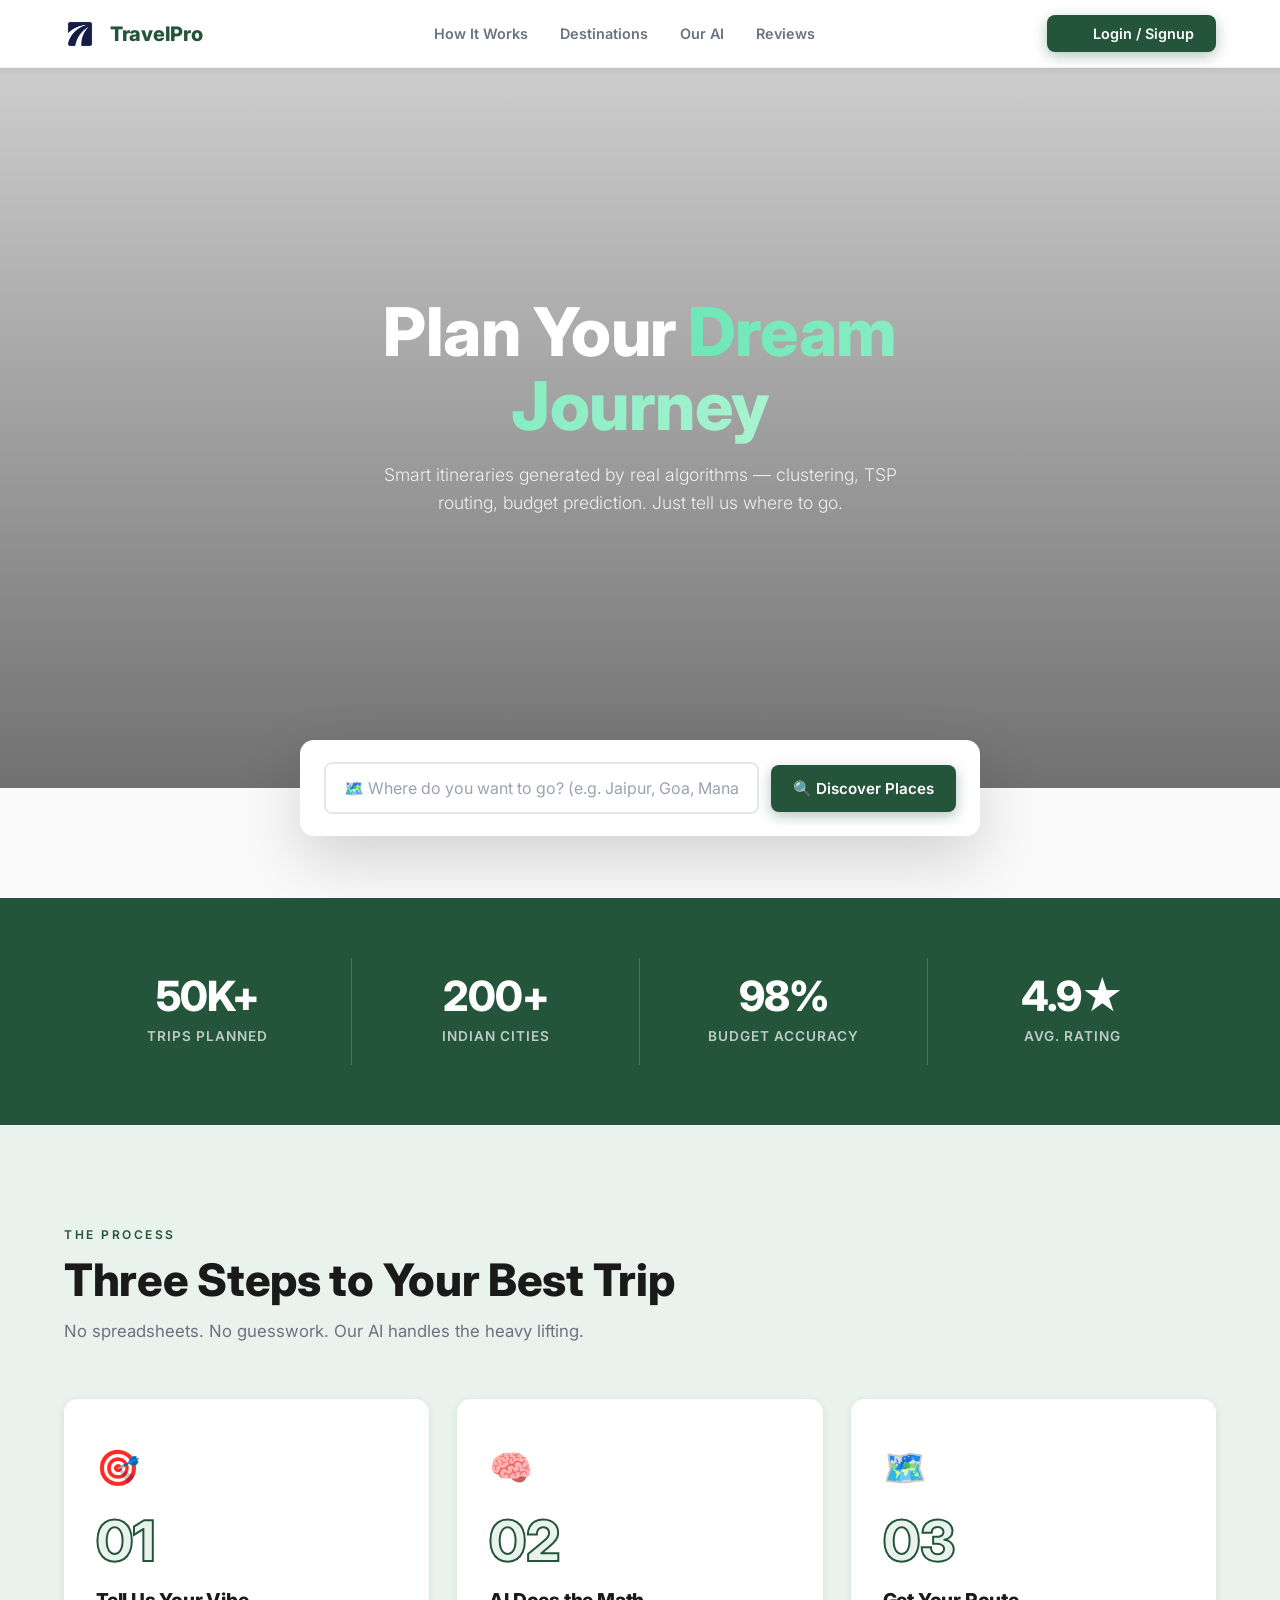
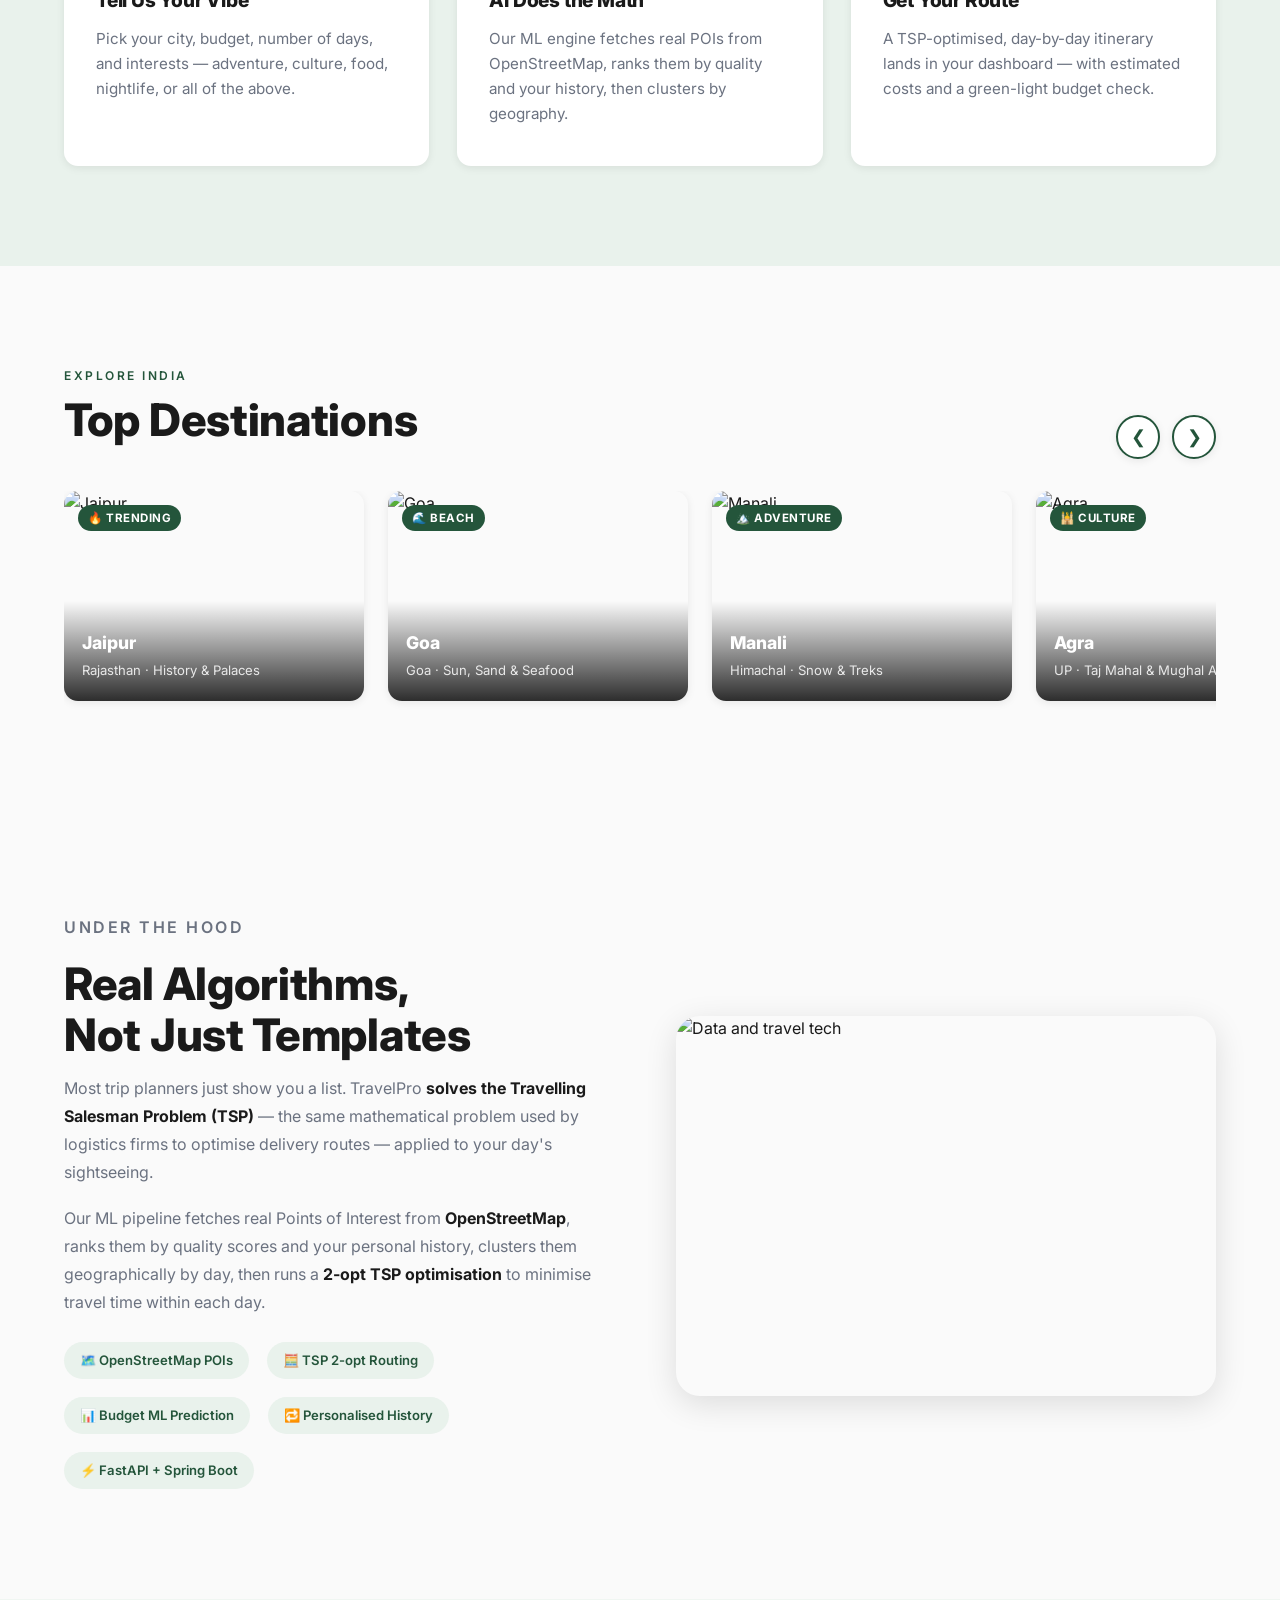
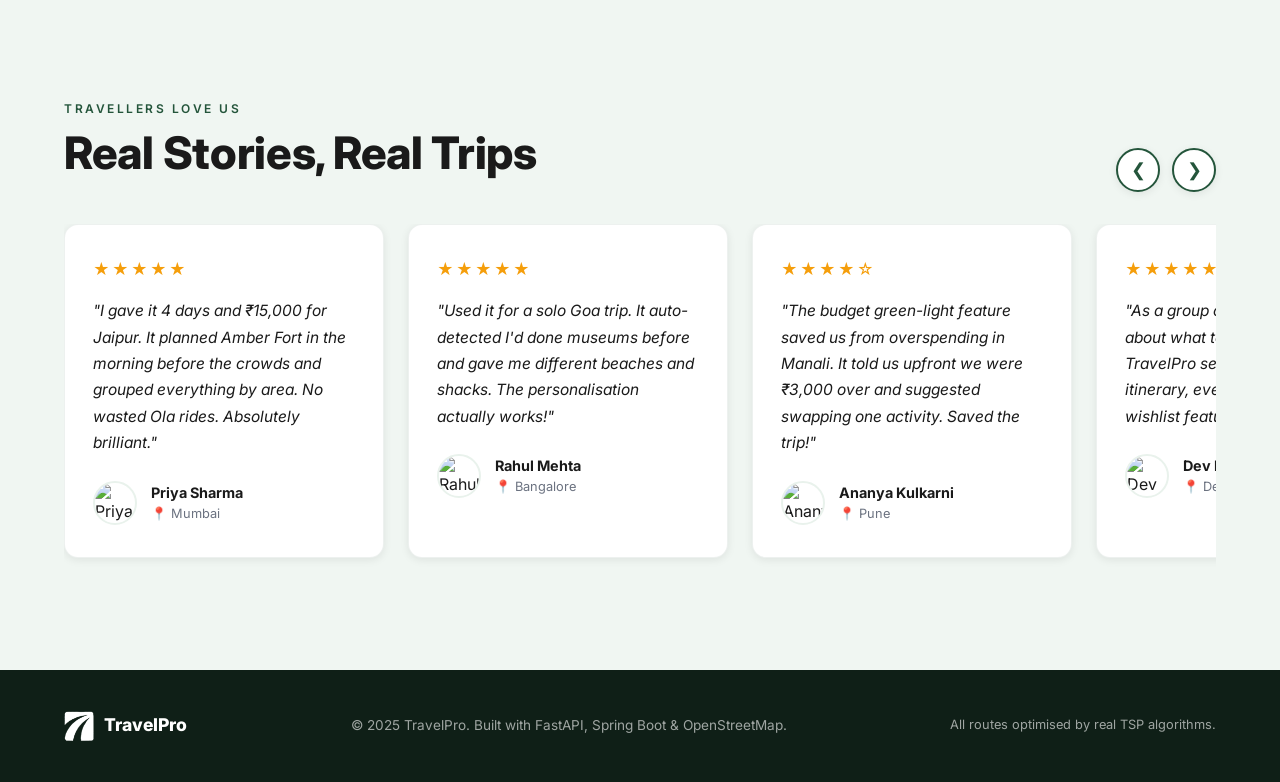
==== commit 5b194d34: "Update project files" ====
--- a/frontend/index.html
+++ b/frontend/index.html
@@ -15,6 +15,9 @@
     <link rel="preconnect" href="https://fonts.googleapis.com">
     <link rel="preconnect" href="https://fonts.gstatic.com" crossorigin>
     <link href="https://fonts.googleapis.com/css2?family=Inter:wght@300;400;600;800&display=swap" rel="stylesheet">
+
+    <!-- Leaflet.js (local — for POI map drawer) -->
+    <link rel="stylesheet" href="assets/leaflet.min.css">
 
     <style>
         /* ─────────────────────────────────────────
@@ -510,9 +513,14 @@
         }
 
         /* ── Destination cards ── */
-        .dest-card {
+        .ref-dest-card-wrap {
             flex: 0 0 300px;
             scroll-snap-align: start;
+            cursor: pointer;
+        }
+
+        .dest-card {
+            width: 100%;
             border-radius: var(--radius-md);
             overflow: hidden;
             position: relative;
@@ -685,6 +693,9 @@
             font-size: 1.1rem;
             font-weight: 800;
             color: #fff;
+            display: flex;
+            align-items: center;
+            gap: 8px;
         }
 
         .footer p {
@@ -825,46 +836,625 @@
         }
 
         /* ─────────────────────────────────────────
-       RESPONSIVE
+       POI PREVIEW PANEL
     ───────────────────────────────────────── */
+        .action-box-wrap.preview-open {
+            /* expand wrap when preview panel is visible */
+            bottom: auto;
+            position: relative;
+            left: auto;
+            transform: none;
+            margin: 0 auto;
+        }
+
+        .poi-preview {
+            width: 92%;
+            max-width: 680px;
+            margin: 18px auto 0;
+            background: var(--white);
+            border-radius: var(--radius-md);
+            box-shadow: var(--shadow-md);
+            padding: 22px 24px;
+            animation: fadeSlideUp .35s ease both;
+        }
+
+        @keyframes fadeSlideUp {
+            from { opacity: 0; transform: translateY(14px); }
+            to   { opacity: 1; transform: translateY(0); }
+        }
+
+        .poi-preview.hidden {
+            display: none;
+        }
+
+        .poi-preview-header {
+            display: flex;
+            align-items: center;
+            justify-content: space-between;
+            margin-bottom: 14px;
+            flex-wrap: wrap;
+            gap: 8px;
+        }
+
+        .poi-preview-title {
+            font-size: 1rem;
+            font-weight: 700;
+            color: var(--text);
+        }
+
+        .poi-count-badge {
+            font-size: .78rem;
+            font-weight: 600;
+            background: var(--green-light);
+            color: var(--green);
+            padding: 3px 10px;
+            border-radius: 100px;
+        }
+
+        .poi-list {
+            list-style: none;
+            display: grid;
+            grid-template-columns: repeat(auto-fill, minmax(260px, 1fr));
+            gap: 8px;
+            margin-bottom: 18px;
+        }
+
+        .poi-item {
+            display: flex;
+            align-items: center;
+            gap: 10px;
+            padding: 9px 13px;
+            border: 1px solid #e5e7eb;
+            border-radius: var(--radius-sm);
+            font-size: .9rem;
+            color: var(--text);
+            transition: background var(--transition), border-color var(--transition);
+        }
+
+        .poi-item:hover {
+            background: var(--green-light);
+            border-color: var(--green);
+        }
+
+        .poi-type-badge {
+            font-size: .68rem;
+            font-weight: 700;
+            letter-spacing: .4px;
+            text-transform: uppercase;
+            padding: 2px 7px;
+            border-radius: 100px;
+            flex-shrink: 0;
+        }
+
+        .poi-preview-cta {
+            display: flex;
+            align-items: center;
+            justify-content: space-between;
+            flex-wrap: wrap;
+            gap: 10px;
+            padding-top: 14px;
+            border-top: 1px solid #e5e7eb;
+            font-size: .88rem;
+            color: var(--text-muted);
+        }
+
+        .poi-cta-btn {
+            padding: 10px 20px;
+            background: var(--green);
+            color: #fff;
+            border: none;
+            border-radius: var(--radius-sm);
+            font-size: .88rem;
+            font-weight: 700;
+            box-shadow: 0 4px 14px rgba(36,85,59,.3);
+            transition: background var(--transition), transform var(--transition);
+            white-space: nowrap;
+        }
+
+        .poi-cta-btn:hover {
+            background: var(--green-dark);
+            transform: translateY(-2px);
+        }
+
+        .poi-error {
+            text-align: center;
+            padding: 18px 0;
+            color: #dc2626;
+            font-size: .9rem;
+        }
+
+        .poi-loading {
+            text-align: center;
+            padding: 18px 0;
+            color: var(--text-muted);
+            font-size: .9rem;
+        }
+
+        .poi-spinner {
+            display: inline-block;
+            width: 18px;
+            height: 18px;
+            border: 2px solid #d1d5db;
+            border-top-color: var(--green);
+            border-radius: 50%;
+            animation: spin .7s linear infinite;
+            vertical-align: middle;
+            margin-right: 6px;
+        }
+
+        @keyframes spin { to { transform: rotate(360deg); } }
+
+        /* ─────────────────────────────────────────
+           REFERENCE ITINERARY MODAL
+        ───────────────────────────────────────── */
+        .ref-modal-overlay {
+            display: none;
+            position: fixed; inset: 0;
+            background: rgba(10,20,10,0.55);
+            backdrop-filter: blur(4px);
+            z-index: 1000;
+            align-items: center;
+            justify-content: center;
+            padding: 16px;
+        }
+        .ref-modal-overlay.open { display: flex; }
+
+        .ref-modal {
+            background: #fff;
+            border-radius: 20px;
+            width: 100%; max-width: 560px;
+            max-height: 88vh;
+            overflow-y: auto;
+            box-shadow: 0 24px 80px rgba(0,0,0,.22);
+            animation: refSlideUp .32s cubic-bezier(.22,1,.36,1);
+        }
+        @keyframes refSlideUp {
+            from { transform: translateY(40px); opacity: 0; }
+            to   { transform: translateY(0);    opacity: 1; }
+        }
+        .ref-modal-header {
+            position: sticky; top: 0;
+            background: var(--green);
+            color: #fff;
+            padding: 20px 24px 16px;
+            border-radius: 20px 20px 0 0;
+            display: flex; align-items: flex-start; justify-content: space-between;
+        }
+        .ref-modal-header h3 { margin: 0; font-size: 1.15rem; font-weight: 700; }
+        .ref-modal-header p  { margin: 4px 0 0; font-size: .82rem; opacity: .85; }
+        .ref-modal-close {
+            background: rgba(255,255,255,.2); border: none;
+            color: #fff; border-radius: 50%;
+            width: 32px; height: 32px; font-size: 1.1rem; cursor: pointer;
+            display: flex; align-items: center; justify-content: center;
+            flex-shrink: 0; margin-left: 12px;
+            transition: background .18s;
+        }
+        .ref-modal-close:hover { background: rgba(255,255,255,.35); }
+
+        .ref-modal-body { padding: 20px 24px 8px; }
+
+        .ref-day-card {
+            border: 1.5px solid #e5e7eb;
+            border-radius: 14px;
+            padding: 16px;
+            margin-bottom: 14px;
+        }
+        .ref-day-label {
+            font-size: .75rem; font-weight: 700;
+            text-transform: uppercase; letter-spacing: .08em;
+            color: var(--green); margin-bottom: 6px;
+        }
+        .ref-day-theme {
+            font-size: 1rem; font-weight: 600;
+            color: #1a2e1a; margin-bottom: 12px;
+        }
+        .ref-poi-list { list-style: none; padding: 0; margin: 0; display: flex; flex-direction: column; gap: 8px; }
+        .ref-poi-item {
+            display: flex; align-items: center; gap: 10px;
+            font-size: .9rem; color: #374151;
+            background: #f9fafb; border-radius: 8px; padding: 8px 12px;
+        }
+        .ref-poi-badge {
+            font-size: .68rem; font-weight: 700;
+            text-transform: uppercase; letter-spacing: .06em;
+            padding: 2px 8px; border-radius: 20px; white-space: nowrap;
+            flex-shrink: 0;
+        }
+        .ref-modal-cta {
+            display: flex; align-items: center; justify-content: space-between;
+            flex-wrap: wrap; gap: 10px;
+            padding: 16px 24px 20px;
+            border-top: 1px solid #f0f0f0;
+            background: #f9fafb;
+            border-radius: 0 0 20px 20px;
+        }
+        .ref-modal-cta span { font-size: .83rem; color: #6b7280; }
+        .ref-cta-btn {
+            background: var(--green); color: #fff; border: none;
+            border-radius: 10px; padding: 10px 22px;
+            font-size: .9rem; font-weight: 600; cursor: pointer;
+            transition: background .18s, transform .18s;
+        }
+        .ref-cta-btn:hover { transform: translateY(-1px); filter: brightness(1.08); }
+        .ref-map-btn {
+            display: inline-flex; align-items: center; gap: .4rem;
+            background: #fff; color: #24553b;
+            border: 1.8px solid #24553b; border-radius: 10px;
+            padding: 9px 18px; font-size: .88rem; font-weight: 600;
+            cursor: pointer; transition: all .18s; font-family: inherit;
+            flex-shrink: 0;
+        }
+        .ref-map-btn:hover { background: #24553b; color: #fff; transform: translateY(-1px); }
+        .ref-map-btn:hover svg { stroke: #fff; }
+
+        .ref-loading, .ref-fetching {
+            text-align: center; padding: 40px 24px;
+            color: #6b7280; font-size: .92rem;
+        }
+        .ref-dest-card-wrap .dest-card {
+            transition: transform .22s ease, box-shadow .22s ease;
+        }
+        .ref-dest-card-wrap:hover .dest-card {
+            transform: translateY(-6px) scale(1.02);
+            box-shadow: 0 16px 40px rgba(0,0,0,.2);
+        }
+        .ref-dest-card-wrap .dest-card::after {
+            content: '📋 View Sample Itinerary';
+            position: absolute; bottom: 0; left: 0; right: 0;
+            background: linear-gradient(transparent, rgba(10,30,10,.75));
+            color: #fff; font-size: .78rem; font-weight: 600;
+            text-align: center; padding: 24px 8px 10px;
+            opacity: 0; transition: opacity .22s;
+            border-radius: 0 0 14px 14px;
+        }
+        .ref-dest-card-wrap:hover .dest-card::after { opacity: 1; }
+
+        /* ══════════════════════════════════════════
+           TEASER SECTION  (city discover card grid)
+        ══════════════════════════════════════════ */
+        #teaserSection {
+            background: #f4f6f3;
+            padding: 52px 24px 60px;
+            transition: opacity .35s;
+        }
+        #teaserSection.hidden { display: none; }
+
+        .teaser-header {
+            text-align: center;
+            margin-bottom: 32px;
+        }
+        .teaser-city-name {
+            font-size: 1.55rem;
+            font-weight: 800;
+            color: var(--green-dark, #1a3a28);
+            margin: 0 0 6px;
+        }
+        .teaser-city-sub {
+            font-size: .92rem;
+            color: #6b7280;
+            margin: 0;
+        }
+
+        /* Card grid — fixed 5 columns → 10 cards = clean 5×2 */
+        .teaser-grid {
+            display: grid;
+            grid-template-columns: repeat(5, 1fr);
+            gap: 18px;
+            max-width: 1200px;
+            margin: 0 auto 36px;
+        }
+
+        /* Individual POI card */
+        .teaser-card {
+            background: #fff;
+            border-radius: 14px;
+            overflow: hidden;
+            box-shadow: 0 2px 12px rgba(0,0,0,.08);
+            transition: transform .22s, box-shadow .22s;
+            cursor: default;
+        }
+        .teaser-card:hover {
+            transform: translateY(-4px);
+            box-shadow: 0 8px 28px rgba(0,0,0,.14);
+        }
+        .teaser-card-img {
+            width: 100%;
+            height: 148px;
+            object-fit: cover;
+            display: block;
+            background: #e5e7eb;
+        }
+        .teaser-card-body {
+            padding: 12px 14px 14px;
+        }
+        .teaser-card-type {
+            display: inline-block;
+            font-size: .72rem;
+            font-weight: 700;
+            text-transform: uppercase;
+            letter-spacing: .04em;
+            padding: 3px 8px;
+            border-radius: 20px;
+            margin-bottom: 6px;
+        }
+        .teaser-card-name {
+            font-size: .92rem;
+            font-weight: 600;
+            color: #1f2937;
+            line-height: 1.35;
+            margin: 0;
+        }
+
+        /* Skeleton shimmer loading cards */
+        .teaser-skeleton {
+            background: #fff;
+            border-radius: 14px;
+            overflow: hidden;
+            box-shadow: 0 2px 12px rgba(0,0,0,.07);
+        }
+        .teaser-skeleton-img {
+            width: 100%; height: 148px;
+            background: linear-gradient(90deg, #e5e7eb 25%, #f3f4f6 50%, #e5e7eb 75%);
+            background-size: 200% 100%;
+            animation: shimmer 1.4s infinite;
+        }
+        .teaser-skeleton-line {
+            margin: 14px 14px 8px;
+            height: 12px;
+            border-radius: 6px;
+            background: linear-gradient(90deg, #e5e7eb 25%, #f3f4f6 50%, #e5e7eb 75%);
+            background-size: 200% 100%;
+            animation: shimmer 1.4s infinite .15s;
+        }
+        .teaser-skeleton-line.short { width: 55%; height: 10px; margin-top: 6px; }
+        @keyframes shimmer {
+            0%   { background-position: 200% 0; }
+            100% { background-position: -200% 0; }
+        }
+
+        /* Error state */
+        .teaser-error-state {
+            grid-column: 1 / -1;
+            text-align: center;
+            padding: 48px 24px;
+        }
+        .teaser-error-emoji { font-size: 3rem; display: block; margin-bottom: 16px; }
+        .teaser-error-title { font-size: 1.15rem; font-weight: 700; color: #1f2937; margin: 0 0 8px; }
+        .teaser-error-msg   { font-size: .92rem; color: #6b7280; margin: 0 0 24px; max-width: 400px; margin-left: auto; margin-right: auto; }
+        .teaser-retry-btn {
+            background: var(--green, #2a6b42);
+            color: #fff;
+            border: none;
+            border-radius: 8px;
+            padding: 10px 22px;
+            font-size: .92rem;
+            font-weight: 600;
+            cursor: pointer;
+            transition: background .2s, transform .15s;
+        }
+        .teaser-retry-btn:hover { background: #1f5233; transform: translateY(-1px); }
+
+        /* Fetching/countdown state */
+        .teaser-fetching-state {
+            grid-column: 1 / -1;
+            text-align: center;
+            padding: 48px 24px;
+            color: #4b5563;
+        }
+        .teaser-fetching-state .poi-spinner {
+            display: inline-block;
+            margin-bottom: 12px;
+        }
+
+        /* Bottom CTA strip */
+        .teaser-cta-strip {
+            text-align: center;
+            padding-top: 12px;
+        }
+        .teaser-cta-strip p {
+            font-size: .9rem;
+            color: #6b7280;
+            margin: 0 0 14px;
+        }
+        .teaser-cta-main {
+            background: var(--green, #2a6b42);
+            color: #fff;
+            border: none;
+            border-radius: 10px;
+            padding: 13px 30px;
+            font-size: 1rem;
+            font-weight: 700;
+            cursor: pointer;
+            transition: background .22s, transform .15s, box-shadow .22s;
+            box-shadow: 0 4px 16px rgba(36,85,59,.3);
+        }
+        .teaser-cta-main:hover {
+            background: #1f5233;
+            transform: translateY(-2px);
+            box-shadow: 0 8px 24px rgba(36,85,59,.35);
+        }
+
+        /* ═══════════════════════════════════════════
+           RESPONSIVE — 768 px (tablet / large phone)
+        ═══════════════════════════════════════════ */
         @media (max-width: 768px) {
-            .nav-links {
-                display: none;
+
+            /* ── Nav ── */
+            .nav { padding: 14px 20px; }
+            .nav-links { display: none; }
+            .nav-cta { display: none; }
+
+            /* ── Hero ── */
+            .hero { padding-bottom: 100px; }
+            .hero-content { padding: 60px 20px 80px; }
+            .hero-title { font-size: clamp(1.9rem, 7vw, 2.6rem); }
+            .hero-sub { font-size: 1rem; margin-bottom: 32px; }
+            .hero-eyebrow { font-size: .75rem; }
+
+            /* ── Action Box ── */
+            .action-box-wrap { width: 95%; bottom: -64px; }
+            .action-box { flex-direction: column; gap: 10px; padding: 18px 16px; }
+            .action-box input { width: 100%; font-size: .95rem; }
+            .action-box button { width: 100%; justify-content: center; font-size: .95rem; }
+
+            /* ── Spacer / POI preview ── */
+            div[style*="min-height: 110px"] { min-height: 80px; }
+            .poi-preview { margin: 0 12px; border-radius: 14px; }
+
+            /* ── Teaser grid ── */
+            .teaser-grid { grid-template-columns: repeat(3, 1fr); gap: 14px; }
+            .poi-preview-header { flex-wrap: wrap; gap: 8px; }
+            .poi-list { grid-template-columns: 1fr; }
+            .poi-item { font-size: .88rem; }
+            .poi-preview-cta { flex-direction: column; align-items: flex-start; gap: 10px; }
+            .poi-cta-btn { width: 100%; text-align: center; }
+
+            /* ── Stats ── */
+            .stats {
+                display: grid;
+                grid-template-columns: 1fr 1fr;
             }
-
-            .hero-title {
-                font-size: 2rem;
-            }
-
-            .action-box {
-                flex-direction: column;
-            }
-
-            .action-box button {
-                width: 100%;
-                justify-content: center;
-            }
-
-            .about-inner {
-                gap: 36px;
-            }
-
-            .about-image img {
-                height: 240px;
-            }
-
             .stat-item {
                 border-right: none;
-                border-bottom: 1px solid rgba(255, 255, 255, .18);
+                border-bottom: 1px solid rgba(255,255,255,.18);
+                padding: 20px 16px;
             }
-
-            .dest-card {
-                flex: 0 0 260px;
+            .stat-item:nth-child(odd)  { border-right: 1px solid rgba(255,255,255,.18); }
+            .stat-item:last-child { border-bottom: none; }
+            .stat-num { font-size: 2rem; }
+
+            /* ── Sections ── */
+            .section { padding: 70px 20px; }
+            .section-head { margin-bottom: 36px; }
+
+            /* ── HIW grid ── */
+            .hiw-grid { grid-template-columns: 1fr; gap: 18px; }
+            .hiw-card { padding: 28px 24px; }
+
+            /* ── About ── */
+            .about-inner {
+                flex-direction: column;
+                gap: 32px;
             }
-
-            .testi-card {
-                flex: 0 0 280px;
+            .about-text { flex: 1 1 100%; }
+            .about-image { flex: 1 1 100%; }
+            .about-image img { height: 220px; }
+
+            /* ── Sliders ── */
+            .slider-section { padding: 60px 20px; }
+            .slider-header { margin-bottom: 20px; }
+            .ref-dest-card-wrap { flex: 0 0 240px; }
+            .dest-card img { height: 180px; }
+            .testi-card { flex: 0 0 280px; }
+
+            /* ── Footer ── */
+            .footer { padding: 32px 20px; text-align: center; }
+
+            /* ── Reference modal ── */
+            .ref-modal { border-radius: 16px; }
+            .ref-modal-header { padding: 16px 18px 14px; }
+            .ref-modal-body { padding: 16px 18px 4px; }
+            .ref-modal-cta {
+                flex-direction: column;
+                align-items: flex-start;
+                padding: 14px 18px 18px;
             }
+            .ref-cta-btn { width: 100%; text-align: center; }
+        }
+
+        /* ═══════════════════════════════════════════
+           RESPONSIVE — 640 px (large phones)
+        ═══════════════════════════════════════════ */
+        @media (max-width: 640px) {
+
+            /* ── Hero ── */
+            .hero-title { font-size: 1.9rem; }
+            .hero-sub { font-size: .95rem; max-width: 100%; }
+
+            /* ── Action box ── */
+            .action-box { padding: 14px 14px; gap: 8px; }
+            .action-box input { padding: 12px 14px; font-size: .9rem; }
+
+            /* ── POI preview ── */
+            .poi-preview { padding: 20px 14px; }
+            .poi-count-badge { font-size: .72rem; padding: 4px 10px; }
+            .poi-type-badge { font-size: .65rem; padding: 2px 6px; }
+
+            /* ── HIW ── */
+            .hiw-grid { gap: 14px; }
+            .hiw-card { padding: 24px 18px; }
+            .hiw-num { font-size: 2.8rem; }
+
+            /* ── Destination cards ── */
+            .ref-dest-card-wrap { flex: 0 0 210px; }
+            .dest-card img { height: 160px; }
+            .dest-info h4 { font-size: .95rem; }
+            .dest-info span { font-size: .78rem; }
+            .dest-tag { font-size: .68rem; padding: 5px 10px; }
+
+            /* ── Testimonials ── */
+            .testi-card { flex: 0 0 260px; padding: 22px 18px; }
+            .testi-text { font-size: .9rem; }
+
+            /* ── About pills ── */
+            .about-pill { font-size: .78rem; padding: 6px 12px; }
+
+            /* ── Reference modal ── */
+            .ref-day-card { padding: 14px 12px; }
+            .ref-poi-item { font-size: .85rem; padding: 7px 10px; }
+            .ref-poi-badge { font-size: .62rem; }
+        }
+
+        /* ═══════════════════════════════════════════
+           RESPONSIVE — 480 px (small phones)
+        ═══════════════════════════════════════════ */
+        @media (max-width: 480px) {
+
+            /* ── Nav ── */
+            .nav { padding: 12px 16px; }
+            .nav-logo { font-size: 1rem; }
+
+            /* ── Hero ── */
+            .hero-content { padding: 50px 16px 70px; }
+            .hero-title { font-size: 1.65rem; line-height: 1.2; }
+            .hero-sub { font-size: .9rem; }
+
+            /* ── Action box ── */
+            .action-box-wrap { width: 100%; border-radius: 0; bottom: -72px; }
+            .action-box { border-radius: 0; padding: 14px 16px; }
+            .action-box input::placeholder { font-size: .83rem; }
+
+            /* ── Spacer ── */
+            div[style*="min-height: 110px"] { min-height: 86px; }
+
+            /* ── Teaser grid ── */
+            .teaser-grid { grid-template-columns: repeat(2, 1fr); gap: 12px; }
+            .teaser-card-img { height: 120px; }
+
+            /* ── Stats ── */
+            .stat-num { font-size: 1.7rem; }
+            .stat-label { font-size: .75rem; }
+
+            /* ── Sections ── */
+            .section { padding: 56px 16px; }
+            .section-title { font-size: 1.6rem; }
+            .section-sub { font-size: .9rem; }
+
+            /* ── Destination cards ── */
+            .ref-dest-card-wrap { flex: 0 0 190px; }
+            .dest-card img { height: 150px; }
+
+            /* ── Testimonials ── */
+            .testi-card { flex: 0 0 240px; }
+
+            /* ── Footer ── */
+            .footer { font-size: .85rem; }
+
+            /* ── Reference modal ── */
+            .ref-modal-overlay { padding: 8px; }
+            .ref-modal { max-height: 95vh; }
+            .ref-modal-header h3 { font-size: 1rem; }
         }
     </style>
 </head>
@@ -886,10 +1476,10 @@
         </ul>
         <button class="nav-cta" id="planTripBtn">
             <svg width="16" height="16" viewBox="0 0 24 24" fill="none">
-                <path d="M12 5V19M5 12H19" stroke="currentColor" stroke-width="2.5" stroke-linecap="round"
+                <path stroke="currentColor" stroke-width="2.5" stroke-linecap="round"
                     stroke-linejoin="round" />
             </svg>
-            Plan a Trip
+            Login / Signup
         </button>
     </nav>
 
@@ -899,29 +1489,164 @@
     <section class="hero">
         <div class="hero-bg"></div>
         <div class="hero-content">
-            <div class="hero-eyebrow">🤖 AI-Powered Travel Planning</div>
+            <!-- <div class="hero-eyebrow">🤖 AI-Powered Travel Planning</div> -->
             <h1 class="hero-title">Plan Your <em>Dream Journey</em></h1>
             <p class="hero-sub">Smart itineraries generated by real algorithms — clustering, TSP routing, budget
                 prediction. Just tell us where to go.</p>
         </div>
         <!-- Action Box overlapping hero bottom -->
-        <div class="action-box-wrap">
+        <div class="action-box-wrap" id="actionBoxWrap">
             <div class="action-box">
                 <input type="text" id="destInput"
-                    placeholder="🗺️ Where do you want to go? (e.g. Jaipur, Goa, Manali…)">
-                <button id="generateBtn">
-                    Generate Itinerary
-                    <svg width="16" height="16" viewBox="0 0 24 24" fill="none">
-                        <path d="M13.5 4.5L21 12M21 12L13.5 19.5M21 12H3" stroke="currentColor" stroke-width="2.5"
-                            stroke-linecap="round" stroke-linejoin="round" />
-                    </svg>
+                    placeholder="🗺️ Where do you want to go? (e.g. Jaipur, Goa, Manali…)"
+                    onkeydown="if(event.key==='Enter') explorePOIs()">
+                <button id="exploreBtn" onclick="explorePOIs()" style="white-space:nowrap;padding:14px 22px;background:var(--green);color:#fff;border:none;border-radius:var(--radius-sm);font-size:.95rem;font-weight:600;box-shadow:0 4px 14px rgba(36,85,59,.35);transition:background var(--transition),transform var(--transition);display:flex;align-items:center;gap:8px;">
+                🔍 Discover Places
                 </button>
             </div>
         </div>
     </section>
 
-    <!-- spacer for action-box overlap -->
-    <div style="height: 110px; background: #fafafa;"></div>
+    <!-- spacer for action-box overlap + POI preview panel -->
+    <div style="min-height: 110px; background: #fafafa; padding-top: 8px;">
+        <div class="poi-preview hidden" id="poiPreview">
+            <div class="poi-preview-header">
+                <span class="poi-preview-title" id="poiPreviewTitle"></span>
+                <span class="poi-count-badge" id="poiCountBadge"></span>
+            </div>
+            <ul class="poi-list" id="poiList"></ul>
+            <div class="poi-preview-cta">
+                <span>Sign up free to get a full TSP-optimised itinerary for this city</span>
+                <button class="poi-cta-btn" id="poiLoginBtn">Generate Itinerary →</button>
+            </div>
+        </div>
+    </div>
+
+    <!-- ═══════════════════════════════════════════════════
+         TEASER SECTION — POI card grid (city discover flow)
+    ═══════════════════════════════════════════════════ -->
+    <section id="teaserSection" class="hidden">
+        <div class="teaser-header">
+            <h2 class="teaser-city-name" id="teaserCityName">Discovering…</h2>
+            <p class="teaser-city-sub" id="teaserCitySub">Top places from OpenStreetMap</p>
+        </div>
+        <div class="teaser-grid" id="teaserGrid"></div>
+        <div class="teaser-cta-strip" id="teaserCtaStrip" style="display:none">
+            <p>✨ Like what you see? Log in to get a <strong>full day-by-day TSP-optimised itinerary</strong> with routing, budget prediction &amp; more.</p>
+            <button class="teaser-cta-main" id="teaserCtaBtn">Optimise This Trip →</button>
+        </div>
+    </section>
+
+    <!-- ═══════════════════════════════════════════
+     POI MAP DRAWER  (slide-out from right)
+═══════════════════════════════════════════ -->
+    <!-- Overlay -->
+    <div class="ref-map-overlay" id="refMapOverlay"></div>
+    <!-- Slide-out drawer -->
+    <div class="ref-map-drawer" id="refMapDrawer" role="dialog" aria-label="POI Map" aria-modal="true">
+        <div class="ref-map-header">
+            <div class="ref-map-header-top">
+                <div class="ref-map-title">
+                    <svg width="16" height="16" viewBox="0 0 24 24" fill="none" stroke="currentColor" stroke-width="2.2" stroke-linecap="round" stroke-linejoin="round"><polygon points="1 6 1 22 8 18 16 22 23 18 23 2 16 6 8 2 1 6"/><line x1="8" y1="2" x2="8" y2="18"/><line x1="16" y1="6" x2="16" y2="22"/></svg>
+                    <span id="refMapTitle">POI Map</span>
+                </div>
+                <button class="ref-map-close" id="refMapClose" aria-label="Close map">
+                    <svg width="16" height="16" viewBox="0 0 24 24" fill="none" stroke="currentColor" stroke-width="2.5" stroke-linecap="round" stroke-linejoin="round"><line x1="18" y1="6" x2="6" y2="18"/><line x1="6" y1="6" x2="18" y2="18"/></svg>
+                </button>
+            </div>
+            <!-- Day filter pills (populated by JS) -->
+            <div class="ref-map-toggles" id="refMapToggles"></div>
+        </div>
+        <div id="refMapEl" style="flex:1;width:100%;height:calc(100vh - 115px);background:#e8f0e9;"></div>
+    </div>
+
+    <style>
+    /* ── POI Map Drawer ──────────────────────────────────────────── */
+    .ref-map-overlay {
+        position:fixed;inset:0;
+        background:rgba(0,0,0,.38);
+        z-index:1200;
+        opacity:0;pointer-events:none;
+        transition:opacity .35s ease;
+        backdrop-filter:blur(2px);
+    }
+    .ref-map-overlay.open { opacity:1;pointer-events:all; }
+
+    .ref-map-drawer {
+        position:fixed;top:0;right:-105%;
+        width:52vw;
+        height:100vh;
+        background:#fff;
+        z-index:1300;
+        display:flex;flex-direction:column;
+        box-shadow:-6px 0 32px rgba(0,0,0,.16);
+        transition:right .4s cubic-bezier(.4,0,.2,1);
+    }
+    .ref-map-drawer.open { right:0; }
+    @media(max-width:768px) { .ref-map-drawer { width:100vw; } }
+
+    .ref-map-header {
+        display:flex;flex-direction:column;gap:.6rem;
+        padding:.9rem 1.1rem .75rem;
+        border-bottom:1px solid #e5e9ef;
+        flex-shrink:0;
+    }
+    .ref-map-header-top {
+        display:flex;align-items:center;justify-content:space-between;
+    }
+    .ref-map-title {
+        display:flex;align-items:center;gap:.45rem;
+        font-weight:700;font-size:.95rem;color:#0f1923;
+        font-family:'Inter',sans-serif;
+    }
+    .ref-map-close {
+        width:32px;height:32px;border-radius:50%;
+        border:1px solid #e5e9ef;background:#fff;
+        cursor:pointer;display:flex;align-items:center;justify-content:center;
+        color:#5a6473;transition:background .15s,color .15s;
+    }
+    .ref-map-close:hover { background:#fff0f0;color:#ef4444;border-color:#fca5a5; }
+
+    .ref-map-toggles { display:flex;flex-wrap:wrap;gap:.35rem; }
+    .ref-map-toggle {
+        padding:.28rem .75rem;border-radius:20px;
+        border:1.5px solid #e5e9ef;background:#fff;
+        color:#5a6473;font-size:.78rem;font-weight:600;
+        font-family:inherit;cursor:pointer;
+        transition:all .18s;
+    }
+    .ref-map-toggle:hover  { border-color:#24553b;color:#24553b; }
+    .ref-map-toggle.active {
+        background:#24553b;border-color:#24553b;
+        color:#fff;box-shadow:0 2px 8px rgba(36,85,59,.3);
+    }
+    </style>
+
+    <!-- ═══════════════════════════════════════════
+     REFERENCE ITINERARY MODAL
+═══════════════════════════════════════════ -->
+    <div class="ref-modal-overlay" id="refModal">
+        <div class="ref-modal">
+            <div class="ref-modal-header">
+                <div>
+                    <h3 id="refModalCity">Sample Itinerary</h3>
+                    <p id="refModalSub">2-day reference route · real OSM places</p>
+                </div>
+                <button class="ref-modal-close" onclick="closeRefModal()">✕</button>
+            </div>
+            <div class="ref-modal-body" id="refModalBody">
+                <div class="ref-loading"><span class="poi-spinner"></span> Loading itinerary…</div>
+            </div>
+            <div class="ref-modal-cta">
+                <button class="ref-map-btn" id="refViewMapBtn" onclick="openRefMap()">
+                    <svg width="14" height="14" viewBox="0 0 24 24" fill="none" stroke="currentColor" stroke-width="2.2" stroke-linecap="round" stroke-linejoin="round"><polygon points="1 6 1 22 8 18 16 22 23 18 23 2 16 6 8 2 1 6"/><line x1="8" y1="2" x2="8" y2="18"/><line x1="16" y1="6" x2="16" y2="22"/></svg>
+                    View on Map
+                </button>
+                <span>Sign up free to get a personalised version for your dates & budget</span>
+                <button class="ref-cta-btn" id="refCtaBtn">Generate Itinerary →</button>
+            </div>
+        </div>
+    </div>
 
     <!-- ═══════════════════════════════════════════
      STATS STRIP
@@ -999,95 +1724,89 @@
         </div>
         <div class="slider-track" id="destTrack">
 
+            <div class="ref-dest-card-wrap" onclick="showReferenceItinerary('Jaipur')">
             <div class="dest-card">
                 <div class="dest-tag">🔥 Trending</div>
-                <img src="https://images.unsplash.com/photo-1599661046289-e31897846e41?w=600&auto=format&fit=crop"
-                    alt="Jaipur">
-                <div class="dest-info">
-                    <h4>Jaipur</h4><span>Rajasthan · History & Palaces</span>
-                </div>
-            </div>
-
+                <img src="https://images.unsplash.com/photo-1599661046289-e31897846e41?w=600&auto=format&fit=crop" alt="Jaipur">
+                <div class="dest-info"><h4>Jaipur</h4><span>Rajasthan · History & Palaces</span></div>
+            </div></div>
+
+            <div class="ref-dest-card-wrap" onclick="showReferenceItinerary('Goa')">
             <div class="dest-card">
                 <div class="dest-tag">🌊 Beach</div>
-                <img src="https://images.unsplash.com/photo-1512343879784-a960bf40e7f2?w=600&auto=format&fit=crop"
-                    alt="Goa">
-                <div class="dest-info">
-                    <h4>Goa</h4><span>Goa · Sun, Sand & Seafood</span>
-                </div>
-            </div>
-
+                <img src="https://images.unsplash.com/photo-1512343879784-a960bf40e7f2?w=600&auto=format&fit=crop" alt="Goa">
+                <div class="dest-info"><h4>Goa</h4><span>Goa · Sun, Sand & Seafood</span></div>
+            </div></div>
+
+            <div class="ref-dest-card-wrap" onclick="showReferenceItinerary('Manali')">
             <div class="dest-card">
                 <div class="dest-tag">🏔️ Adventure</div>
-                <img src="https://images.unsplash.com/photo-1558618666-fcd25c85cd64?w=600&auto=format&fit=crop"
-                    alt="Manali">
-                <div class="dest-info">
-                    <h4>Manali</h4><span>Himachal · Snow & Treks</span>
-                </div>
-            </div>
-
+                <img src="https://encrypted-tbn0.gstatic.com/images?q=tbn:ANd9GcTTgWVBN1Pef4c7-vJ3RX9SuazED49_SBcAAw&s" alt="Manali">
+                <div class="dest-info"><h4>Manali</h4><span>Himachal · Snow & Treks</span></div>
+            </div></div>
+
+            <div class="ref-dest-card-wrap" onclick="showReferenceItinerary('Agra')">
             <div class="dest-card">
                 <div class="dest-tag">🕌 Culture</div>
-                <img src="https://images.unsplash.com/photo-1564507592333-c60657eea523?w=600&auto=format&fit=crop"
-                    alt="Agra">
-                <div class="dest-info">
-                    <h4>Agra</h4><span>UP · Taj Mahal & Mughal Art</span>
-                </div>
-            </div>
-
+                <img src="https://images.unsplash.com/photo-1564507592333-c60657eea523?w=600&auto=format&fit=crop" alt="Agra">
+                <div class="dest-info"><h4>Agra</h4><span>UP · Taj Mahal & Mughal Art</span></div>
+            </div></div>
+
+            <div class="ref-dest-card-wrap" onclick="showReferenceItinerary('Kerala')">
             <div class="dest-card">
                 <div class="dest-tag">🌴 Nature</div>
-                <img src="https://images.unsplash.com/photo-1602216056096-3b40cc0c9944?w=600&auto=format&fit=crop"
-                    alt="Kerala">
-                <div class="dest-info">
-                    <h4>Kerala</h4><span>Kerala · Backwaters & Spice</span>
-                </div>
-            </div>
-
+                <img src="https://images.unsplash.com/photo-1602216056096-3b40cc0c9944?w=600&auto=format&fit=crop" alt="Kerala">
+                <div class="dest-info"><h4>Kerala</h4><span>Kerala · Backwaters & Spice</span></div>
+            </div></div>
+
+            <div class="ref-dest-card-wrap" onclick="showReferenceItinerary('Varanasi')">
             <div class="dest-card">
                 <div class="dest-tag">🏛️ Heritage</div>
-                <img src="https://upload.wikimedia.org/wikipedia/commons/0/04/Ahilya_Ghat_by_the_Ganges%2C_Varanasi.jpg"
-                    alt="Varanasi">
-                <div class="dest-info">
-                    <h4>Varanasi</h4><span>UP · Ghats &amp; Spirituality</span>
-                </div>
-            </div>
-
+                <img src="https://upload.wikimedia.org/wikipedia/commons/0/04/Ahilya_Ghat_by_the_Ganges%2C_Varanasi.jpg" alt="Varanasi">
+                <div class="dest-info"><h4>Varanasi</h4><span>UP · Ghats &amp; Spirituality</span></div>
+            </div></div>
+
+            <div class="ref-dest-card-wrap" onclick="showReferenceItinerary('Mysore')">
             <div class="dest-card">
                 <div class="dest-tag">👑 Royalty</div>
-                <img src="https://media.tacdn.com/media/attractions-splice-spp-674x446/06/74/2e/f7.jpg"
-                    alt="Mysore">
-                <div class="dest-info">
-                    <h4>Mysore</h4><span>Karnataka · Palace &amp; Silk</span>
-                </div>
-            </div>
-
+                <img src="https://media.tacdn.com/media/attractions-splice-spp-674x446/06/74/2e/f7.jpg" alt="Mysore">
+                <div class="dest-info"><h4>Mysore</h4><span>Karnataka · Palace &amp; Silk</span></div>
+            </div></div>
+
+            <div class="ref-dest-card-wrap" onclick="showReferenceItinerary('Darjeeling')">
             <div class="dest-card">
                 <div class="dest-tag">☕ Scenic</div>
-                <img src="https://northbengaltourism.com/images/holiday/nbthp0071_1.webp"
-                    alt="Darjeeling">
-                <div class="dest-info">
-                    <h4>Darjeeling</h4><span>West Bengal · Tea &amp; Mountains</span>
-                </div>
-            </div>
-
+                <img src="https://northbengaltourism.com/images/holiday/nbthp0071_1.webp" alt="Darjeeling">
+                <div class="dest-info"><h4>Darjeeling</h4><span>West Bengal · Tea &amp; Mountains</span></div>
+            </div></div>
+
+            <div class="ref-dest-card-wrap" onclick="showReferenceItinerary('Rishikesh')">
             <div class="dest-card">
                 <div class="dest-tag">🧘 Adventure</div>
-                <img src="https://s7ap1.scene7.com/is/image/incredibleindia/1-triveni-ghat-rishikesh-uttarakhand-2-city-hero?qlt=82&ts=1726646286991"
-                    alt="Rishikesh">
-                <div class="dest-info">
-                    <h4>Rishikesh</h4><span>Uttarakhand · Yoga &amp; Rafting</span>
-                </div>
-            </div>
-
+                <img src="https://s7ap1.scene7.com/is/image/incredibleindia/1-triveni-ghat-rishikesh-uttarakhand-2-city-hero?qlt=82&ts=1726646286991" alt="Rishikesh">
+                <div class="dest-info"><h4>Rishikesh</h4><span>Uttarakhand · Yoga &amp; Rafting</span></div>
+            </div></div>
+
+            <div class="ref-dest-card-wrap" onclick="showReferenceItinerary('Kolkata')">
             <div class="dest-card">
                 <div class="dest-tag">🎭 Culture</div>
-                <img src="https://images.unsplash.com/photo-1558431382-27e303142255?w=600&auto=format&fit=crop"
-                    alt="Kolkata">
-                <div class="dest-info">
-                    <h4>Kolkata</h4><span>West Bengal · Art &amp; Colonial</span>
-                </div>
-            </div>
+                <img src="https://images.unsplash.com/photo-1558431382-27e303142255?w=600&auto=format&fit=crop" alt="Kolkata">
+                <div class="dest-info"><h4>Kolkata</h4><span>West Bengal · Art &amp; Colonial</span></div>
+            </div></div>
+
+            <div class="ref-dest-card-wrap" onclick="showReferenceItinerary('Udaipur')">
+            <div class="dest-card">
+                <div class="dest-tag">🏰 Lakes</div>
+                <img src="https://images.unsplash.com/photo-1605649487212-47bdab064df7?w=600&auto=format&fit=crop" alt="Udaipur">
+                <div class="dest-info"><h4>Udaipur</h4><span>Rajasthan · Lakes &amp; Palaces</span></div>
+            </div></div>
+
+            <div class="ref-dest-card-wrap" onclick="showReferenceItinerary('Amritsar')">
+            <div class="dest-card">
+                <div class="dest-tag">🕌 Spiritual</div>
+                <img src="https://s7ap1.scene7.com/is/image/incredibleindia/ram-tirath-temple-amritsar-punjab-1-attr-hero?qlt=82&ts=1726662143888" alt="Amritsar">
+                <div class="dest-info"><h4>Amritsar</h4><span>Punjab · Golden Temple &amp; Langar</span></div>
+            </div></div>
 
         </div>
     </section>
@@ -1211,13 +1930,13 @@
 ═══════════════════════════════════════════ -->
     <footer class="footer">
         <div class="footer-logo">
-            <img src="assets/images/icon.png" class="footer-img" alt="TravelPro icon" style="height:32px;width:32px;object-fit:contain;border-radius:6px;vertical-align:middle;margin-right:4px;"> TravelPro</div>
-        <p>© 2025 TravelPro. Built with FastAPI, Spring Boot & OpenStreetMap.</p>
+            <img src="assets/images/icon.png" class="footer-img" alt="TravelPro icon" style="height:32px;width:32px;object-fit:contain;border-radius:6px;"> TravelPro</div>
+        <p>© 2025 TravelPro. Built with FastAPI, Spring Boot &amp; OpenStreetMap.</p>
         <p style="font-size:.8rem;">All routes optimised by real TSP algorithms.</p>
     </footer>
 
     <!-- ═══════════════════════════════════════════
-     AUTH MODAL (preserved from original)
+     AUTH MODAL
 ═══════════════════════════════════════════ -->
     <div class="modal-overlay" id="authModal">
         <div class="modal">
@@ -1277,10 +1996,193 @@
 ═══════════════════════════════════════════ -->
     <script src="js/config.js"></script>
     <script src="js/auth.js"></script>
+    <script src="js/poi-images.js"></script>
     <script src="js/app.js"></script>
+    <script src="assets/leaflet.min.js"></script>
+
+    <script>
+    /* ════════════════════════════════════════════════════════════════
+       REF ITINERARY  —  POI Map Drawer
+    ════════════════════════════════════════════════════════════════ */
+    let _refMapInst    = null;   // Leaflet map
+    let _refMapPois    = [];     // [{ name, type, lat, lon, day }] from last render
+    let _refMapMarkers = [];     // [{ marker, day }]
+    let _refMapActiveCity = '';
+
+    /* ── Store POIs whenever ref itinerary renders ────────────── */
+    /* Monkey-patch: we wrap the original _renderRefItinerary below after it's defined. */
+    function _storeRefPois(days, city) {
+        _refMapPois = [];
+        _refMapActiveCity = city || _refActiveCity || '';
+        (days || []).forEach(day => {
+            (day.pois || []).forEach(poi => {
+                if (poi.lat && poi.lon) {
+                    _refMapPois.push({
+                        name: poi.name,
+                        type: poi.type || 'place',
+                        lat:  poi.lat,
+                        lon:  poi.lon,
+                        day:  day.day,
+                    });
+                }
+            });
+        });
+        // Enable/disable the map button based on whether coords exist
+        const btn = document.getElementById('refViewMapBtn');
+        if (btn) btn.style.opacity = _refMapPois.length > 0 ? '1' : '0.4';
+    }
+
+    /* ── Day-colour palette ────────────────────────────────────── */
+    const _DAY_COLORS = ['#24553b','#2563eb','#d97706','#9333ea','#e11d48'];
+
+    /* ── Custom teardrop marker icon ──────────────────────────── */
+    function _refMarkerIcon(dayNum) {
+        const bg = _DAY_COLORS[(dayNum - 1) % _DAY_COLORS.length];
+        return L.divIcon({
+            className: '',
+            iconSize:    [34, 34],
+            iconAnchor:  [17, 34],
+            popupAnchor: [0, -36],
+            html: `<div style="
+                width:34px;height:34px;
+                border-radius:50% 50% 50% 0;
+                transform:rotate(-45deg);
+                background:${bg};
+                border:3px solid #fff;
+                box-shadow:0 3px 10px rgba(0,0,0,.3);
+                display:flex;align-items:center;justify-content:center;
+            "><span style="
+                transform:rotate(45deg);
+                color:#fff;font-weight:800;font-size:.7rem;
+            ">${dayNum}</span></div>`,
+        });
+    }
+
+    /* ── Build day-filter toggles ─────────────────────────────── */
+    function _buildRefMapToggles(days) {
+        const container = document.getElementById('refMapToggles');
+        if (!container) return;
+        const uniqueDays = [...new Set(days.map(d => d.day))].sort((a,b) => a - b);
+        container.innerHTML =
+            `<button class="ref-map-toggle active" data-day="all">All Days</button>` +
+            uniqueDays.map(d =>
+                `<button class="ref-map-toggle" data-day="${d}">Day ${d}</button>`
+            ).join('');
+        container.addEventListener('click', e => {
+            const btn = e.target.closest('.ref-map-toggle');
+            if (!btn) return;
+            container.querySelectorAll('.ref-map-toggle').forEach(b => b.classList.remove('active'));
+            btn.classList.add('active');
+            _filterRefMarkers(btn.dataset.day);
+        });
+    }
+
+    /* ── Show/hide markers by day ─────────────────────────────── */
+    function _filterRefMarkers(day) {
+        _refMapMarkers.forEach(({ marker, day: mDay }) => {
+            const visible = day === 'all' || String(mDay) === String(day);
+            if (visible && !_refMapInst.hasLayer(marker)) marker.addTo(_refMapInst);
+            if (!visible && _refMapInst.hasLayer(marker))  _refMapInst.removeLayer(marker);
+        });
+        // Refit to visible
+        const visible = _refMapMarkers
+            .filter(({ day: mDay }) => day === 'all' || String(mDay) === String(day))
+            .map(({ marker }) => marker.getLatLng());
+        if (visible.length) _refMapInst.fitBounds(
+            visible.map(ll => [ll.lat, ll.lng]), { padding: [40,40] }
+        );
+    }
+
+    /* ── Place all POI markers on the map ────────────────────── */
+    function _plotRefPois() {
+        // Clear old markers
+        _refMapMarkers.forEach(({ marker }) => {
+            if (_refMapInst.hasLayer(marker)) _refMapInst.removeLayer(marker);
+        });
+        _refMapMarkers = [];
+
+        const bounds = [];
+        _refMapPois.forEach(poi => {
+            const marker = L.marker([poi.lat, poi.lon], {
+                icon: _refMarkerIcon(poi.day),
+                title: poi.name,
+            });
+            marker.bindPopup(`
+                <div style="padding:.5rem .65rem;min-width:150px;font-family:'Inter',sans-serif;">
+                    <div style="font-size:.7rem;font-weight:700;color:${_DAY_COLORS[(poi.day-1)%_DAY_COLORS.length]};text-transform:uppercase;letter-spacing:.06em;margin-bottom:.15rem;">Day ${poi.day} · ${poi.type}</div>
+                    <div style="font-size:.88rem;font-weight:700;color:#0f172a;">${poi.name}</div>
+                </div>`);
+            marker.addTo(_refMapInst);
+            _refMapMarkers.push({ marker, day: poi.day });
+            bounds.push([poi.lat, poi.lon]);
+        });
+
+        if (bounds.length) _refMapInst.fitBounds(bounds, { padding: [50, 50] });
+    }
+
+    /* ── Open the map drawer ─────────────────────────────────── */
+    function openRefMap() {
+        if (_refMapPois.length === 0) {
+            alert('Map data not available yet — the itinerary is still loading or has no coordinates.');
+            return;
+        }
+        document.getElementById('refMapTitle').textContent =
+            `${_refMapActiveCity} — POI Map`;
+        document.getElementById('refMapDrawer').classList.add('open');
+        document.getElementById('refMapOverlay').classList.add('open');
+        document.body.style.overflow = 'hidden';
+
+        if (!_refMapInst) {
+            // Init Leaflet after drawer slides in
+            setTimeout(() => {
+                // Fix icon paths
+                delete L.Icon.Default.prototype._getIconUrl;
+                L.Icon.Default.mergeOptions({
+                    iconUrl:       'assets/leaflet-images/marker-icon.png',
+                    iconRetinaUrl: 'assets/leaflet-images/marker-icon-2x.png',
+                    shadowUrl:     'assets/leaflet-images/marker-shadow.png',
+                });
+                _refMapInst = L.map('refMapEl', {
+                    center: [22.5, 82.0],
+                    zoom: 5,
+                    scrollWheelZoom: true,
+                });
+                L.tileLayer('https://{s}.tile.openstreetmap.org/{z}/{x}/{y}.png', {
+                    attribution: '© <a href="https://openstreetmap.org/copyright">OpenStreetMap</a> contributors',
+                    maxZoom: 18,
+                }).addTo(_refMapInst);
+
+                _plotRefPois();
+                setTimeout(() => {
+                    _refMapInst.invalidateSize({ pan: false });
+                }, 50);
+            }, 450);
+        } else {
+            // Map exists — re-plot and resize
+            setTimeout(() => {
+                _plotRefPois();
+                _refMapInst.invalidateSize({ pan: false });
+            }, 450);
+        }
+    }
+
+    /* ── Close the map drawer ────────────────────────────────── */
+    function closeRefMap() {
+        document.getElementById('refMapDrawer').classList.remove('open');
+        document.getElementById('refMapOverlay').classList.remove('open');
+        document.body.style.overflow = '';
+    }
+
+    document.getElementById('refMapClose').addEventListener('click', closeRefMap);
+    document.getElementById('refMapOverlay').addEventListener('click', closeRefMap);
+    document.addEventListener('keydown', e => {
+        if (e.key === 'Escape') { closeRefMap(); }
+    });
+    </script>
 
     <script>
         // ── Slider arrow controls (called from onclick attrs in HTML) ──────────────
+
         function slide(trackId, direction) {
             document.getElementById(trackId).scrollBy({ left: direction * 340, behavior: 'smooth' });
         }
@@ -1307,20 +2209,442 @@
         startAutoSlide('destTrack', 3500);
         startAutoSlide('testiTrack', 4500);
 
-        // ── Generate Itinerary button ─────────────────────────────────────────────
-        // app.js handles the modal open/close and auth forms.
-        // This just stores the destination and decides where to send the user.
-        document.getElementById('generateBtn').addEventListener('click', function () {
+        // ── POI type → colour map ─────────────────────────────────────────────────
+        const POI_TYPE_STYLES = {
+            museum:    { bg: '#ede9fe', color: '#7c3aed' },
+            culture:   { bg: '#fef3c7', color: '#d97706' },
+            history:   { bg: '#fef9c3', color: '#a16207' },
+            nature:    { bg: '#dcfce7', color: '#15803d' },
+            adventure: { bg: '#dbeafe', color: '#1d4ed8' },
+            food:      { bg: '#ffedd5', color: '#c2410c' },
+            shopping:  { bg: '#fce7f3', color: '#be185d' },
+            nightlife: { bg: '#e0e7ff', color: '#4338ca' },
+        };
+
+        // ── Explore POIs (pre-login discovery) ───────────────────────────────────
+        let _poiPollTimer = null;   // setTimeout for next poll attempt
+        let _poiTickTimer = null;   // setInterval for countdown display
+        let _poiAbortCtrl = null;   // AbortController for in-flight fetch
+        let _poiActiveCity = null;  // which city is currently loading
+
+        /** Cancel ALL active POI-explorer timers and requests in one call */
+        function _cancelPoiLoad() {
+            if (_poiTickTimer)  { clearInterval(_poiTickTimer);  _poiTickTimer  = null; }
+            if (_poiPollTimer)  { clearTimeout(_poiPollTimer);   _poiPollTimer  = null; }
+            if (_poiAbortCtrl)  { _poiAbortCtrl.abort();          _poiAbortCtrl  = null; }
+            _poiActiveCity = null;
+        }
+
+        function _renderPOIList(data) {
+            const list = document.getElementById('poiList');
+            document.getElementById('poiPreviewTitle').textContent = `📍 Top places in ${data.city}`;
+            document.getElementById('poiCountBadge').textContent =
+                data.total_found ? `${data.total_found} POIs in DB` : '';
+
+            if (!data.preview || data.preview.length === 0) {
+                list.innerHTML = '<li class="poi-error">No POIs found for this city. Try another destination!</li>';
+            } else {
+                list.innerHTML = data.preview.map(poi => {
+                    const style = POI_TYPE_STYLES[poi.type] || { bg: '#f3f4f6', color: '#4b5563' };
+                    return `<li class="poi-item">
+                        <span class="poi-type-badge" style="background:${style.bg};color:${style.color}">${poi.type}</span>
+                        ${poi.name}
+                    </li>`;
+                }).join('');
+            }
+        }
+
+        async function _pollForPOIs(city, retryAfter, signal) {
+            // countdown display — stored so explorePOIs() can clear it on next call
+            let remaining = retryAfter;
+            const list = document.getElementById('poiList');
+            _poiTickTimer = setInterval(() => {
+                if (signal.aborted || _poiActiveCity !== city) {
+                    clearInterval(_poiTickTimer); _poiTickTimer = null;
+                    return;
+                }
+                remaining--;
+                list.innerHTML = `<li class="poi-loading"><span class="poi-spinner"></span>
+                    Fetching real POIs from OpenStreetMap for <strong>${city}</strong>…
+                    retrying in ${remaining}s</li>`;
+            }, 1000);
+
+            _poiPollTimer = setTimeout(async () => {
+                clearInterval(_poiTickTimer); _poiTickTimer = null;
+
+                // Stale poll — another city was started, just bail
+                if (signal.aborted || _poiActiveCity !== city) return;
+
+                try {
+                    const res = await fetch(
+                        `${API_CONFIG.ML_ENGINE_URL}/preview_pois/${encodeURIComponent(city)}`,
+                        { signal }
+                    );
+                    if (signal.aborted || _poiActiveCity !== city) return;
+                    if (!res.ok) throw new Error(`HTTP ${res.status}`);
+                    const data = await res.json();
+
+                    if (data.status === 'fetching') {
+                        // Still fetching — keep polling
+                        list.innerHTML = `<li class="poi-loading"><span class="poi-spinner"></span>
+                            Still fetching from OSM… (this only happens once per city)</li>`;
+                        _pollForPOIs(city, data.retry_after || 15, signal);
+                    } else {
+                        // status === 'ready' — real data arrived!
+                        _renderPOIList(data);
+                        document.getElementById('poiPreview').scrollIntoView({ behavior: 'smooth', block: 'nearest' });
+                    }
+                } catch (err) {
+                    if (err.name === 'AbortError') return; // silently cancelled
+                    list.innerHTML = `<li class="poi-error">⚠️ Could not fetch POIs. Please ensure the ML engine is running.</li>`;
+                }
+            }, retryAfter * 1000);
+        }
+
+
+        function _typeColors(type) {
+            const _TC = {
+                museum:'#dbeafe:#1d4ed8', culture:'#fef9c3:#92400e', history:'#ffe4e6:#9f1239',
+                nature:'#dcfce7:#166534', food:'#ffedd5:#9a3412',    adventure:'#f3e8ff:#6b21a8',
+                shopping:'#e0f2fe:#0369a1', nightlife:'#fae8ff:#86198f'
+            };
+            const c = _TC[type] || '#f1f5f9:#475569';
+            const [bg, color] = c.split(':');
+            return { bg, color };
+        }
+
+        function _skeletonCards(n = 8) {
+            return Array.from({length: n}, () => `
+                <div class="teaser-skeleton">
+                    <div class="teaser-skeleton-img"></div>
+                    <div class="teaser-skeleton-line"></div>
+                    <div class="teaser-skeleton-line short"></div>
+                </div>`).join('');
+        }
+
+        function _renderTeaserCards(places) {
+            // Render shimmer skeletons first, then apply real images asynchronously
+            return places.map((p, i) => {
+                const { bg, color } = _typeColors(p.type);
+                return `
+                <div class="teaser-card" data-poi-idx="${i}">
+                    <div class="teaser-card-img poi-img-wrap" style="position:relative;overflow:hidden;">
+                        <div class="poi-shimmer" style="position:absolute;inset:0;"></div>
+                        <img class="poi-photo" src="" alt="${p.name}"
+                             style="position:absolute;inset:0;width:100%;height:100%;object-fit:cover;display:none;">
+                    </div>
+                    <div class="teaser-card-body">
+                        <span class="teaser-card-type" style="background:${bg};color:${color}">${p.type.toUpperCase()}</span>
+                        <p class="teaser-card-name">${p.name}</p>
+                    </div>
+                </div>`;
+            }).join('');
+        }
+
+        // Called after _renderTeaserCards HTML is injected into the DOM
+        function _loadTeaserImages(places) {
+            const grid = document.getElementById('teaserGrid');
+            if (!grid || typeof applyPoiImage !== 'function') return;
+            grid.querySelectorAll('.teaser-card').forEach((card, i) => {
+                const poi = places[i];
+                const wrap = card.querySelector('.poi-img-wrap');
+                if (poi && wrap) applyPoiImage(poi, wrap);
+            });
+        }
+
+        let _teaserPollTimer  = null;
+        let _teaserAbortCtrl  = null;
+        let _teaserTickTimer  = null;
+        let _teaserActiveCity = null;
+
+        function _cancelTeaserLoad() {
+            if (_teaserTickTimer)  { clearInterval(_teaserTickTimer);  _teaserTickTimer  = null; }
+            if (_teaserPollTimer)  { clearTimeout(_teaserPollTimer);   _teaserPollTimer  = null; }
+            if (_teaserAbortCtrl)  { _teaserAbortCtrl.abort();          _teaserAbortCtrl  = null; }
+            _teaserActiveCity = null;
+        }
+
+        async function _pollTeaser(city, retryAfter, signal) {
+            const grid = document.getElementById('teaserGrid');
+            let remaining = retryAfter;
+            _teaserTickTimer = setInterval(() => {
+                if (signal.aborted || _teaserActiveCity !== city) { clearInterval(_teaserTickTimer); return; }
+                remaining--;
+                grid.innerHTML = `<div class="teaser-fetching-state">
+                    <span class="poi-spinner"></span><br>
+                    Fetching live data from OpenStreetMap for <strong>${city}</strong>…<br>
+                    <small style="color:#9ca3af">Checking again in ${Math.max(0,remaining)}s — this only happens once per city</small>
+                </div>`;
+            }, 1000);
+
+            _teaserPollTimer = setTimeout(async () => {
+                clearInterval(_teaserTickTimer); _teaserTickTimer = null;
+                if (signal.aborted || _teaserActiveCity !== city) return;
+                try {
+                    const res = await fetch(`${API_CONFIG.ML_ENGINE_URL}/api/discover?city=${encodeURIComponent(city)}`, {signal});
+                    if (signal.aborted) return;
+                    const data = await res.json();
+                    if (!res.ok) throw new Error(data.detail || 'Error');
+                    if (data.status === 'ready') {
+                        grid.innerHTML = _renderTeaserCards(data.places);
+                        _loadTeaserImages(data.places);   // async real photos
+                        document.getElementById('teaserCtaStrip').style.display = '';
+                    } else {
+                        _pollTeaser(city, data.retry_after || 15, signal);
+                    }
+                } catch(e) {
+                    if (e.name === 'AbortError') return;
+                    grid.innerHTML = `<div class="teaser-error-state">
+                        <span class="teaser-error-emoji">⚠️</span>
+                        <p class="teaser-error-title">Could not load places</p>
+                        <p class="teaser-error-msg">${e.message}</p>
+                        <button class="teaser-retry-btn" onclick="document.getElementById('destInput').focus()">Try Another City</button>
+                    </div>`;
+                }
+            }, retryAfter * 1000);
+        }
+
+        async function explorePOIs() {
             const dest = document.getElementById('destInput').value.trim();
-            if (dest) sessionStorage.setItem('prefilledDestination', dest);
-
+            if (!dest) { document.getElementById('destInput').focus(); return; }
+
+            // ── Cancel any previous in-flight request ──────────────────────────
+            _cancelTeaserLoad();
+            _cancelPoiLoad(); // also cancel old poi explorer if running
+
+            _teaserAbortCtrl  = new AbortController();
+            _teaserActiveCity = dest;
+            const { signal } = _teaserAbortCtrl;
+
+            sessionStorage.setItem('prefilledDestination', dest);
+
+            // Show teaser section with shimmer skeleton
+            const section = document.getElementById('teaserSection');
+            const grid    = document.getElementById('teaserGrid');
+            const nameEl  = document.getElementById('teaserCityName');
+            const subEl   = document.getElementById('teaserCitySub');
+            document.getElementById('teaserCtaStrip').style.display = 'none';
+
+            nameEl.textContent = dest;
+            subEl.textContent  = 'Discovering top places…';
+            grid.innerHTML     = _skeletonCards(10);
+            section.classList.remove('hidden');
+            section.scrollIntoView({ behavior: 'smooth', block: 'start' });
+
+            // Update button
+            const btn = document.getElementById('exploreBtn');
+            btn.disabled = true;
+            btn.innerHTML = '<span class="poi-spinner"></span> Discovering…';
+
+            try {
+                const res = await fetch(
+                    `${API_CONFIG.ML_ENGINE_URL}/api/discover?city=${encodeURIComponent(dest)}`,
+                    { signal }
+                );
+                if (signal.aborted) return;
+
+                const data = await res.json();
+
+                if (!res.ok) {
+                    // Friendly error from the backend (404 = invalid city, 503 = geocoder down)
+                    throw new Error(data.detail || `Error ${res.status}`);
+                }
+
+                // Keep the heading as what the user typed — not the verbose Nominatim address
+                nameEl.textContent = dest;
+                subEl.textContent  = `${data.places?.length || 0} real places from OpenStreetMap`;
+
+                if (data.status === 'ready') {
+                    grid.innerHTML = _renderTeaserCards(data.places);
+                    _loadTeaserImages(data.places);   // async: Wikipedia/Commons → real photos
+                    document.getElementById('teaserCtaStrip').style.display = '';
+
+                } else if (data.status === 'fetching') {
+                    const retryAfter = data.retry_after || 20;
+                    grid.innerHTML = `<div class="teaser-fetching-state">
+                        <span class="poi-spinner"></span><br>
+                        Fetching live data from OpenStreetMap for <strong>${data.city}</strong>…<br>
+                        <small style="color:#9ca3af">Checking again in ${retryAfter}s — this only happens once per city</small>
+                    </div>`;
+                    _pollTeaser(data.city || dest, retryAfter, signal);
+                }
+
+            } catch (err) {
+                if (err.name === 'AbortError') return;
+                // ── Beautiful error state ──────────────────────────────────────
+                nameEl.textContent = dest;
+                subEl.textContent  = '';
+                grid.innerHTML = `<div class="teaser-error-state">
+                    <span class="teaser-error-emoji">🕵️</span>
+                    <p class="teaser-error-title">We couldn't find that place</p>
+                    <p class="teaser-error-msg">${err.message}</p>
+                    <button class="teaser-retry-btn" onclick="document.getElementById('destInput').focus();document.getElementById('destInput').select()">
+                        Try Another City
+                    </button>
+                </div>`;
+            } finally {
+                btn.disabled = false;
+                btn.innerHTML = '🔍 Discover Places';
+            }
+        }
+
+        // Teaser CTA → login-aware redirect
+        document.getElementById('teaserCtaBtn').addEventListener('click', function () {
+            const token = localStorage.getItem(APP_CONSTANTS?.STORAGE_KEYS?.AUTH_TOKEN);
+            if (token) { window.location.href = 'create-trip.html'; }
+            else { openAuthModal(); }
+        });
+
+
+        // ── "Generate Itinerary" inside POI preview panel ────────────────────────
+        document.getElementById('poiLoginBtn').addEventListener('click', function () {
             const token = localStorage.getItem(APP_CONSTANTS.STORAGE_KEYS.AUTH_TOKEN);
-            if (token) {
-                window.location.href = 'create-trip.html';
-            } else {
-                openAuthModal(); // defined in app.js
+            if (token) { window.location.href = 'create-trip.html'; }
+            else { openAuthModal(); }
+        });
+
+        // ── Reference Itinerary Modal ─────────────────────────────────────────────
+        let _refPollTimer  = null;   // setTimeout handle for polling
+        let _refAbortCtrl  = null;   // AbortController for the in-flight fetch
+        let _refActiveCity = null;   // which city is currently loading
+
+        /** Cancel everything that's in-flight for the previous city */
+        function _cancelRefLoad() {
+            if (_refPollTimer)  { clearTimeout(_refPollTimer);  _refPollTimer  = null; }
+            if (_refAbortCtrl)  { _refAbortCtrl.abort();         _refAbortCtrl  = null; }
+            _refActiveCity = null;
+        }
+
+        function closeRefModal() {
+            document.getElementById('refModal').classList.remove('open');
+            _cancelRefLoad();   // also cancel any pending request when modal closes
+        }
+
+        // Close on overlay click (outside modal box)
+        document.getElementById('refModal').addEventListener('click', function(e) {
+            if (e.target === this) closeRefModal();
+        });
+
+        // Close on Escape
+        document.addEventListener('keydown', e => { if (e.key === 'Escape') closeRefModal(); });
+
+        // Ref CTA → login-aware redirect
+        document.getElementById('refCtaBtn').addEventListener('click', function () {
+            const token = localStorage.getItem(APP_CONSTANTS.STORAGE_KEYS.AUTH_TOKEN);
+            if (token) { window.location.href = 'create-trip.html'; }
+            else { closeRefModal(); openAuthModal(); }
+        });
+
+        function _renderRefItinerary(data) {
+            const body = document.getElementById('refModalBody');
+            if (!data.days || data.days.length === 0) {
+                body.innerHTML = '<div class="ref-fetching">No itinerary data available yet for this city.<br>Try the <strong>Explore POIs</strong> button above to trigger a fetch.</div>';
+                return;
             }
-        });
+            // Store POIs for the map drawer (uses lat/lon if backend provides them)
+            _storeRefPois(data.days, data.city || _refActiveCity);
+            // Build day-filter toggles (ready for when drawer opens)
+            _buildRefMapToggles(data.days);
+
+            body.innerHTML = data.days.map(day => `
+                <div class="ref-day-card">
+                    <div class="ref-day-label">Day ${day.day}</div>
+                    <div class="ref-day-theme">${day.theme}</div>
+                    <ul class="ref-poi-list">
+                        ${day.pois.map(poi => {
+                            const s = POI_TYPE_STYLES[poi.type] || {bg:'#f3f4f6', color:'#4b5563'};
+                            return `<li class="ref-poi-item">
+                                <span class="ref-poi-badge" style="background:${s.bg};color:${s.color}">${poi.type}</span>
+                                ${poi.name}
+                            </li>`;
+                        }).join('')}
+                    </ul>
+                </div>`).join('');
+        }
+
+        /**
+         * Poll until the ML engine has finished the OSM background fetch.
+         * @param {string} city          - city being loaded (used to detect stale polls)
+         * @param {number} retryAfter    - seconds to wait before next poll
+         * @param {AbortSignal} signal   - abort signal tied to the current load session
+         */
+        async function _pollRefItinerary(city, retryAfter, signal) {
+            _refPollTimer = setTimeout(async () => {
+                // If the user already clicked a different city, discard this poll
+                if (signal.aborted || _refActiveCity !== city) return;
+
+                try {
+                    const res = await fetch(
+                        `${API_CONFIG.ML_ENGINE_URL}/reference_itinerary/${encodeURIComponent(city)}`,
+                        { signal }
+                    );
+                    if (signal.aborted) return;
+
+                    const data = await res.json();
+                    if (data.status === 'ready') {
+                        _renderRefItinerary(data);
+                    } else {
+                        document.getElementById('refModalBody').innerHTML =
+                            `<div class="ref-fetching"><span class="poi-spinner"></span> Still fetching from OSM… (this only happens once)</div>`;
+                        _pollRefItinerary(city, data.retry_after || 15, signal);
+                    }
+                } catch(e) {
+                    if (e.name === 'AbortError') return; // silently cancelled — new city was chosen
+                    document.getElementById('refModalBody').innerHTML =
+                        '<div class="ref-fetching">⚠️ Could not load itinerary. Please ensure the ML engine is running.</div>';
+                }
+            }, retryAfter * 1000);
+        }
+
+        async function showReferenceItinerary(city) {
+            // ── Cancel any previous in-flight request immediately ──────────────
+            _cancelRefLoad();
+
+            // Create a fresh abort controller for THIS city's load session
+            _refAbortCtrl  = new AbortController();
+            _refActiveCity = city;
+            const { signal } = _refAbortCtrl;
+
+            // ── Open modal & show spinner ──────────────────────────────────────
+            const modal = document.getElementById('refModal');
+            document.getElementById('refModalCity').textContent = `Sample Itinerary — ${city}`;
+            document.getElementById('refModalSub').textContent  = '2-day reference route · real OSM places';
+            document.getElementById('refModalBody').innerHTML   =
+                '<div class="ref-loading"><span class="poi-spinner"></span> Loading itinerary…</div>';
+            modal.classList.add('open');
+
+            // Pre-fill destination input for convenience
+            const destInput = document.getElementById('destInput');
+            if (destInput) destInput.value = city;
+            sessionStorage.setItem('prefilledDestination', city);
+
+            try {
+                const res = await fetch(
+                    `${API_CONFIG.ML_ENGINE_URL}/reference_itinerary/${encodeURIComponent(city)}`,
+                    { signal }
+                );
+                if (signal.aborted) return;  // another city was clicked while this was in flight
+                if (!res.ok) throw new Error(`HTTP ${res.status}`);
+
+                const data = await res.json();
+                if (data.status === 'ready') {
+                    _renderRefItinerary(data);
+                } else {
+                    // Still fetching from OSM — start polling
+                    const retryAfter = data.retry_after || 20;
+                    document.getElementById('refModalBody').innerHTML =
+                        `<div class="ref-fetching"><span class="poi-spinner"></span>
+                         Fetching real POIs from OpenStreetMap for <strong>${city}</strong>…<br>
+                         Checking again in ${retryAfter}s (only happens once per city)</div>`;
+                    _pollRefItinerary(city, retryAfter, signal);
+                }
+            } catch (err) {
+                if (err.name === 'AbortError') return; // silently cancelled — new city was chosen
+                document.getElementById('refModalBody').innerHTML =
+                    '<div class="ref-fetching">⚠️ Could not reach the ML engine. Please ensure it\'s running on port 8000.</div>';
+            }
+        }
+
 
         // ── If already logged in: swap "Plan a Trip" → "Go to Dashboard" ────────
         (function () {
